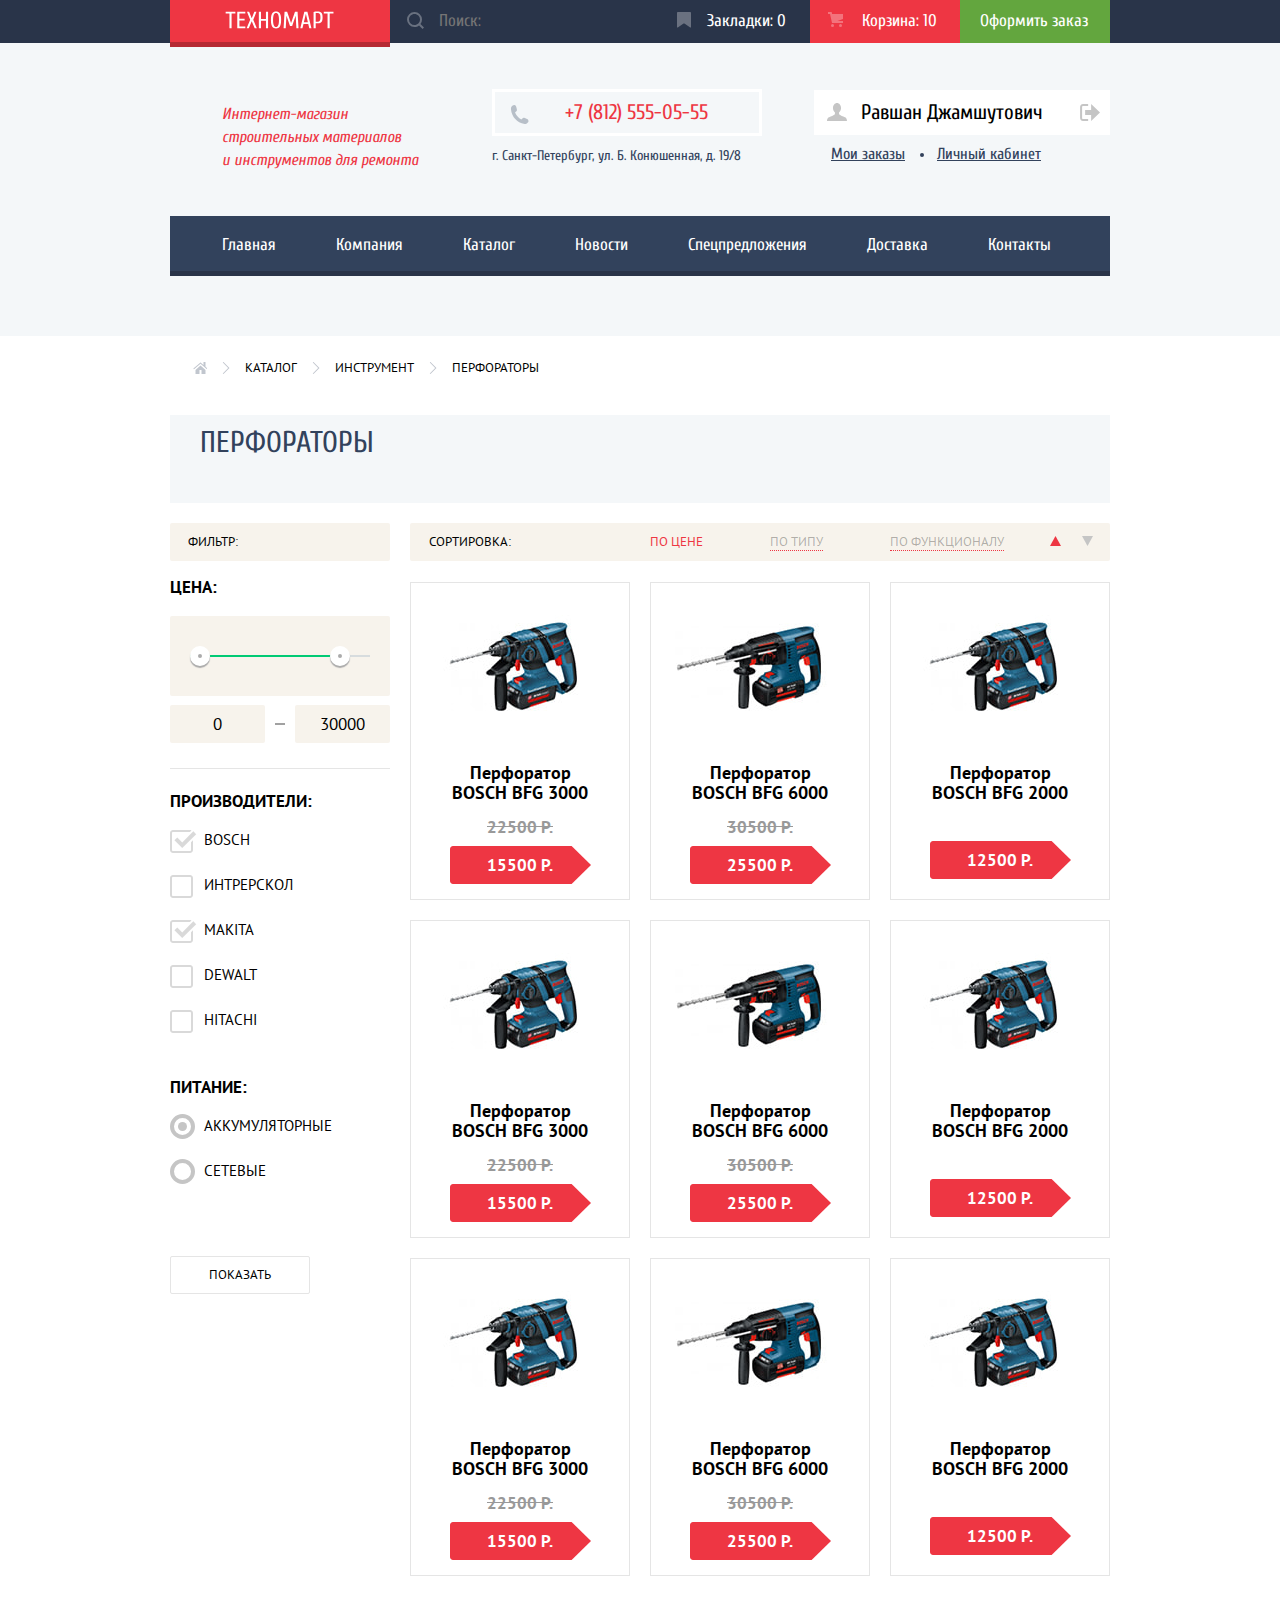
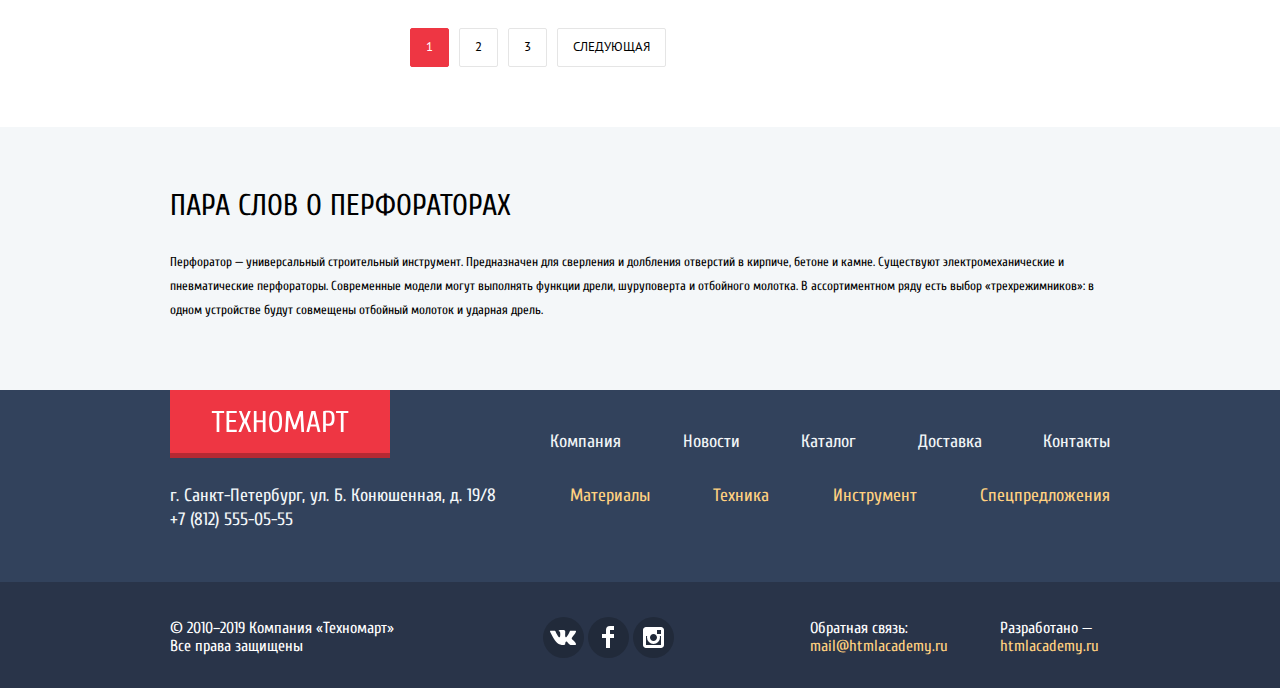
==== catalog.html @ d3ed452d "Добавляет стилизацию декоративных элементов страницы каталога" ====
<!DOCTYPE html>
<html lang="ru">
  <head>
    <meta charset="utf-8">
    <meta name="description" content="Каталог интернет-магазина Техномарт: всё от гвоздя до BFG">
    <title>Интернет-магазин инструмента и стройматериалов Техномарт</title>
    <link href="https://fonts.googleapis.com/css?family=Cuprum:400,400i,700|PT+Sans:400,700&display=swap&subset=cyrillic" rel="stylesheet">
    <link href="css/normalize.css" rel="stylesheet">
    <link href="css/srtyle.css" rel="stylesheet">
  </head>
  <body class="inner-page">
    <header class="main-header">
      <nav class="main-navigation">
        <div class="site-functions">
          <div class="container">
            <a class="logo" href="index.html"><img src="img/logo.svg" width="109" height="19" alt="Логотип интернет-магазина Техномарт"></a>
            <form class="site-search" action="https://echo.htmlacademy.ru" method="get" role="search">
              <input class="search-input" type="search" id="search" name="query" placeholder="Поиск:">
              <svg class="search-icon" xmlns="http://www.w3.org/2000/svg" width="17" height="17" viewBox="0 0 17 17">
                <path fill="#ffffff" d="M17 15.586l-3.542-3.542A7.465 7.465 0 0015 7.5 7.5 7.5 0 107.5 15c1.71 0 3.282-.579 4.544-1.542L15.586 17 17 15.586zM2 7.5C2 4.467 4.467 2 7.5 2 10.532 2 13 4.467 13 7.5c0 3.032-2.468 5.5-5.5 5.5A5.506 5.506 0 012 7.5z"/>
              </svg>
              <label class="visually-hidden" for="search">Поиск по сайту</label>
              <button class="visually-hidden" type="submit">Поиск</button>
            </form>
            <a class="site-functions-link favorites-link" href="">Закладки: <span>0</span></a>
            <a class="site-functions-link cart-link cart-not-empty" href="">Корзина: <span>10</span></a>
            <a class="site-functions-link order-link" href="">Оформить заказ</a>
          </div>
        </div>
       
        <ul class="site-navigation">
          <li><a href="index.html">Главная</a></li>
          <li><a href="">Компания</a></li>
          <li><a>Каталог</a></li>
          <li><a href="">Новости</a></li>
          <li><a href="">Спецпредложения</a></li>
          <li><a href="">Доставка</a></li>
          <li><a href="">Контакты</a></li>
        </ul>

        <div class="user-navigation-wrapper">
          <p class="main-header-message">
            <i>Интернет-магазин
                строительных материалов<br>
                и инструментов для ремонта</i>
          </p>
          <div class="main-header-contacts">
            <p class="phone">+7 (812) 555-05-55</p>
            <p class="address">г. Санкт-Петербург, ул. Б. Конюшенная, д. 19/8</p>
          </div>
          <ul class="user-navigation logged-out visually-hidden">
            <li>
              <a class="login-link" href="">
                <svg class="icon-login" xmlns="http://www.w3.org/2000/svg" width="20" height="17" viewBox="0 0 20 17">
                  <path fill="#c5c5c5" d="M14.875 8.5L6 0v6H0v5h6v6z"/>
                  <path fill="#c5c5c5" d="M16.986 15.01h-5.027V17h5.027c2.178 0 3.004-1.81 3.029-3.026V3.028C19.99 1.811 19.164 0 16.986 0h-5.027v1.99h5.027c.839 0 .992.681 1.01 1.057v10.904c-.017.376-.171 1.059-1.01 1.059z"/>
                </svg>   
                <span>Войти</span>
              </a>
            </li>
            <li><a class="registration-link" href="">Регистрация</a></li>
          </ul>
          <div class="user-navigation logged-in">
            <ul class="user-navigation-profile">
              <li>
                <a class="user-profile-link" href="">
                  <svg class="icon-user" xmlns="http://www.w3.org/2000/svg" width="20" height="18" viewBox="0 0 20 18">
                    <path fill="#c5c5c5" d="M17.881 14.166c-2.144-.735-4.256-1.666-5.207-2.39-.657-.501-.77-1.618-.517-2.415 1.118-.903 1.864-2.477 1.864-4.278C14.021 2.276 12.221 0 10 0S5.979 2.276 5.979 5.083c0 1.801.746 3.374 1.863 4.277.253.798.141 1.915-.517 2.416-.95.724-3.063 1.654-5.207 2.39S0 18 0 18h20s.025-3.099-2.119-3.834z"/>
                  </svg>                
                  <span>Равшан Джамшутович</span>
                </a>
              </li>
              <li>
                <a class="logout-link" href="">
                  <svg class="icon-logout" xmlns="http://www.w3.org/2000/svg" width="21" height="17" viewBox="0 0 21 17">
                    <g fill="#c5c5c5">
                      <path d="M21 8.5L12.125 0v6h-6v5h6v6z"/>
                      <path d="M3.106 13.952V3.048c.018-.376.171-1.057 1.01-1.057h5.027V0H4.116C1.938 0 1.112 1.81 1.087 3.027v10.946C1.112 15.189 1.938 17 4.116 17h5.027v-1.99H4.116c-.839 0-.992-.683-1.01-1.058z"/>
                    </g>
                  </svg>
                  <span class="visually-hidden">Выйти</span>
                </a>
              </li>
            </ul>
            <ul class="user-navigation-links">
              <li><a class="user-orders-link" href="">Мои заказы</a></li>
              <li><a class="user-account" href="">Личный кабинет</a></li>
            </ul>
          </div>
        </div>
      </nav>
    </header>

    <main>
      <div class="container">
        <ul class="breadcrumbs">
          <li class="breadcrumbs-home"><a href="index.html"><span class="visually-hidden">Главная</span></a></li>
          <li><a href="">Каталог</a></li>
          <li><a href="">Инструмент</a></li>
          <li class="breadcrumbs-current">Перфораторы</li>
        </ul>
        <h1 class="page-title main-heading">Перфораторы</h1>

        <div class="catalog-columns">
          <section class="catalog-filter">
            <h2>Фильтр:</h2>
            <form class="filter" action="https://echo.htmlacademy.ru" method="get">
              <fieldset>
                <legend>Цена:</legend>
                <div class="price-filter">
                  <div class="price-range">
                    <div class="scale">
                      <div class="bar"></div>
                    </div>
                    <div tabindex="0" class="toggle toggle-min"></div>
                    <div tabindex="0" class="toggle toggle-max"></div>
                  </div>
                  <div class="price-controls">
                    <label class="visually-hidden" for="price-min">Минимальная цена</label>
                    <input class="min-price" type="number" id="price-min" name="min-price" value="0">
                    <label class="visually-hidden" for="price-max">Максимальная цена</label>
                    <input class="max-price" type="number" id="price-max" name="max-price" value="30000">
                  </div>
                </div>
              </fieldset>
              <fieldset>
                <legend>Производители:</legend>
                <ul>
                  <li class="filter-option">
                    <input class="visually-hidden filter-input filter-input-checkbox" type="checkbox" id="filter-bosch" name="brand-bosch" checked>
                    <label for="filter-bosch">BOSCH</label>
                  </li>
                <li class="filter-option">
                  <input class="visually-hidden filter-input filter-input-checkbox" type="checkbox" id="filter-interskol" name="brand-interskol">
                  <label for="filter-interskol">Интрерскол</label>
                </li>
                <li class="filter-option">
                  <input class="visually-hidden filter-input filter-input-checkbox" type="checkbox" id="filter-makita" name="brand-makita" checked>
                  <label for="filter-makita">Makita</label>
                </li>
                <li class="filter-option">
                  <input class="visually-hidden filter-input filter-input-checkbox" type="checkbox" id="filter-dewalt" name="brand-dewalt">
                  <label for="filter-dewalt">DeWALT</label>
                </li>
                <li class="filter-option">
                  <input class="visually-hidden filter-input filter-input-checkbox" type="checkbox" id="filter-hitachi" name="brand-hitachi">
                  <label for="filter-hitachi">Hitachi</label>
                </li>
              </ul>
              </fieldset>
              <fieldset>
                <legend>Питание:</legend>
                <ul>
                  <li class="filter-option">
                    <input class="visually-hidden filter-input filter-input-radio" type="radio" id="filter-battery" name="power-type" value="battery" checked>
                    <label for="filter-battery">Аккумуляторные</label>
                  </li>
                  <li class="filter-option">
                    <input class="visually-hidden filter-input filter-input-radio" type="radio" id="filter-network" name="power-type" value="network">
                    <label for="filter-network">Сетевые</label>
                  </li>
                </ul>
              </fieldset>
              <button class="filter-button" type="submit">Показать</button>
            </form>
          </section>

          <div class="catalog-wrapper">
            <section class="sort">
              <h2>Сортировка:</h2>
              <ul class="sort-type">
                <li class="sort-item"><a class="sorting-button active-sorting" href="">По цене</a></li>
                <li class="sort-item"><a class="sorting-button" href="">По типу</a></li>
                <li class="sort-item"><a class="sorting-button" href="">По функционалу</a></li>
              </ul>
              <ul class="sort-arrows">
                <li><a class="arrow-btn sort-by-increase arrow-btn-active" href="">
                  <svg class="arrow-icon" xmlns="http://www.w3.org/2000/svg" width="11" height="10" viewBox="0 0 11 10">
                    <path fill="#c5c5c5" d="M5.5 0L0 10h11z"/>
                  </svg>
                  <span class="visually-hidden">По возрастанию</span>
                </a></li>
                <li><a class="arrow-btn sort-by-decrease" href="">
                  <svg class="arrow-icon" xmlns="http://www.w3.org/2000/svg" width="11" height="10" viewBox="0 0 11 10">
                    <path fill="#c5c5c5" d="M5.5 10L0 0h11"/>
                  </svg>
                  <span class="visually-hidden">По убыванию</span>
                </a></li>
              </ul>
            </section>

            <section class="catalog">
              <h2 class="visually-hidden">Товары из категории Перфораторы</h2>
              <ul class="catalog-list">
                <li>
                  <article class="catalog-item">
                    <a class="catalog-item-link" href="">
                      <h3 class="catalog-item-title">Перфоратор BOSCH BFG 3000</h3>
                      <p class="catalog-item-image">
                        <img src="img/perforator-1.jpg" width="218" height="170" alt="Изображение товара перфоратор BOSCH BFG 3000">
                      </p>
                    </a>
                    <p class="catalog-item-buttons">
                      <a class="button in-cart-button" href="">Купить</a>
                      <button class="button in-favorites-button" type="button">В закладки</button>
                    </p>
                    <p class="catalog-item-price">
                      <span class="old-price">22500 Р.</span>
                      <span class="actual-price">15500 Р.</span>
                    </p>
                  </article>
                </li>

                <li>
                  <article class="catalog-item">
                    <a class="catalog-item-link" href="">
                      <h3 class="catalog-item-title">Перфоратор BOSCH BFG 6000</h3>
                      <p class="catalog-item-image">
                        <img src="img/perforator-2.jpg" width="218" height="170" alt="Изображение товара перфоратор BOSCH BFG 6000">
                      </p>
                    </a>
                    <p class="catalog-item-buttons">
                      <a class="button in-cart-button" href="">Купить</a>
                      <button class="button in-favorites-button" type="button">В закладки</button>
                    </p>
                    <p class="catalog-item-price">
                      <span class="old-price">30500 Р.</span>
                      <span class="actual-price">25500 Р.</span>
                    </p>
                  </article>
                </li>

                <li>
                  <article class="catalog-item">
                    <a class="catalog-item-link" href="">
                      <h3 class="catalog-item-title">Перфоратор BOSCH BFG 2000</h3>
                      <p class="catalog-item-image">
                        <img src="img/perforator-3.jpg" width="218" height="170" alt="Изображение товара перфоратор BOSCH BFG 2000">
                      </p>
                    </a>
                    <p class="catalog-item-buttons">
                      <a class="button in-cart-button" href="">Купить</a>
                      <button class="button in-favorites-button" type="button">В закладки</button>
                    </p>
                    <p class="catalog-item-price">
                      <span class="actual-price">12500 Р.</span>
                    </p>
                  </article>
                </li>

                <li>
                  <article class="catalog-item">
                    <a class="catalog-item-link" href="">
                      <h3 class="catalog-item-title">Перфоратор BOSCH BFG 3000</h3>
                      <p class="catalog-item-image">
                        <img src="img/perforator-1.jpg" width="218" height="170" alt="Изображение товара перфоратор BOSCH BFG 3000">
                      </p>
                    </a>
                    <p class="catalog-item-buttons">
                      <a class="button in-cart-button" href="">Купить</a>
                      <button class="button in-favorites-button" type="button">В закладки</button>
                    </p>
                    <p class="catalog-item-price">
                      <span class="old-price">22500 Р.</span>
                      <span class="actual-price">15500 Р.</span>
                    </p>
                  </article>
                </li>

                <li>
                  <article class="catalog-item">
                    <a class="catalog-item-link" href="">
                      <h3 class="catalog-item-title">Перфоратор BOSCH BFG 6000</h3>
                      <p class="catalog-item-image">
                        <img src="img/perforator-2.jpg" width="218" height="170" alt="Изображение товара перфоратор BOSCH BFG 6000">
                      </p>
                    </a>
                    <p class="catalog-item-buttons">
                      <a class="button in-cart-button" href="">Купить</a>
                      <button class="button in-favorites-button" type="button">В закладки</button>
                    </p>
                    <p class="catalog-item-price">
                      <span class="old-price">30500 Р.</span>
                      <span class="actual-price">25500 Р.</span>
                    </p>
                  </article>
                </li>

                <li>
                  <article class="catalog-item">
                    <a class="catalog-item-link" href="">
                      <h3 class="catalog-item-title">Перфоратор BOSCH BFG 2000</h3>
                      <p class="catalog-item-image">
                        <img src="img/perforator-3.jpg" width="218" height="170" alt="Изображение товара перфоратор BOSCH BFG 2000">
                      </p>
                    </a>
                    <p class="catalog-item-buttons">
                      <a class="button in-cart-button" href="">Купить</a>
                      <button class="button in-favorites-button" type="button">В закладки</button>
                    </p>
                    <p class="catalog-item-price">
                      <span class="actual-price">12500 Р.</span>
                    </p>
                  </article>
                </li>

                <li>
                  <article class="catalog-item">
                    <a class="catalog-item-link" href="">
                      <h3 class="catalog-item-title">Перфоратор BOSCH BFG 3000</h3>
                      <p class="catalog-item-image">
                        <img src="img/perforator-1.jpg" width="218" height="170" alt="Изображение товара перфоратор BOSCH BFG 3000">
                      </p>
                    </a>
                    <p class="catalog-item-buttons">
                      <a class="button in-cart-button" href="">Купить</a>
                      <button class="button in-favorites-button" type="button">В закладки</button>
                    </p>
                    <p class="catalog-item-price">
                      <span class="old-price">22500 Р.</span>
                      <span class="actual-price">15500 Р.</span>
                    </p>
                  </article>
                </li>

                <li>
                  <article class="catalog-item">
                    <a class="catalog-item-link" href="">
                      <h3 class="catalog-item-title">Перфоратор BOSCH BFG 6000</h3>
                      <p class="catalog-item-image">
                        <img src="img/perforator-2.jpg" width="218" height="170" alt="Изображение товара перфоратор BOSCH BFG 6000">
                      </p>
                    </a>
                    <p class="catalog-item-buttons">
                      <a class="button in-cart-button" href="">Купить</a>
                      <button class="button in-favorites-button" type="button">В закладки</button>
                    </p>
                    <p class="catalog-item-price">
                      <span class="old-price">30500 Р.</span>
                      <span class="actual-price">25500 Р.</span>
                    </p>
                  </article>
                </li>

                <li>
                  <article class="catalog-item">
                    <a class="catalog-item-link" href="">
                      <h3 class="catalog-item-title">Перфоратор BOSCH BFG 2000</h3>
                      <p class="catalog-item-image">
                        <img src="img/perforator-3.jpg" width="218" height="170" alt="Изображение товара перфоратор BOSCH BFG 2000">
                      </p>
                    </a>
                    <p class="catalog-item-buttons">
                      <a class="button in-cart-button" href="">Купить</a>
                      <button class="button in-favorites-button" type="button">В закладки</button>
                    </p>
                    <p class="catalog-item-price">
                      <span class="actual-price">12500 Р.</span>
                    </p>
                  </article>
                </li>
              </ul>
              <ul class="pagination-list">
                <li class="pagination-item pagination-item-current"><a>1</a></li>
                <li class="pagination-item"><a href="">2</a></li>
                <li class="pagination-item"><a href="">3</a></li>
                <li class="pagination-item"><a href="">Следующая</a></li>
              </ul>
            </section>
          </div>
        </div>
      </div>

      <section class="category-description">
        <div class="container">
          <h2 class="page-title subtitle">Пара слов о перфораторах</h2>
          <p class="text">
            Перфоратор — универсальный строительный инструмент. Предназначен для сверления и долбления отверстий в кирпиче, бетоне и камне.
            Существуют электромеханические и пневматические перфораторы. Современные модели могут выполнять функции дрели, шуруповерта и отбойного молотка. В ассортиментном ряду есть выбор «трехрежимников»: в одном устройстве будут совмещены отбойный молоток и ударная дрель.
          </p>
        </div>
      </section>

      <section class="modal">
        <h2>Товар добавлен в корзину!</h2>
        <p>
          <a href="">Оформить заказ</a>
          <button type="button">Продожить покупки</button>
        </p>
        <button type="button">Закрыть</button>
      </section>
    </main>


    <footer class="main-footer">
      <div class="footer-navigation-wrapper">
        <div class="container">
          <a class="logo footer-logo" href="index.html"><img src="img/logo.svg" width="138" height="23" alt="Логотип интернет-магазина Техномарт"></a>
          <p class="footer-contacts">
            <span class="address">г. Санкт-Петербург, ул. Б. Конюшенная, д. 19/8</span>
            <span class="phone">+7 (812) 555-05-55</span>
          </p>
          <ul class="footer-navigation">
            <li><a href="">Компания</a></li>
            <li><a href="">Новости</a></li>
            <li><a>Каталог</a></li>
            <li><a href="">Доставка</a></li>
            <li><a href="">Контакты</a></li>
          </ul>
          <ul class="footer-sectons-list">
            <li><a href="">Материалы</a></li>
            <li><a href="">Техника</a></li>
            <li><a href="">Инструмент</a></li>
            <li><a href="">Спецпредложения</a></li>
          </ul>
        </div>
      </div>
      <div class="footer-copyrights-wrapper">
        <div class="container">
          <p class="footer-copyright">
            © 2010–2019 Компания «Техномарт»
            Все права защищены
          </p>
          <ul class="footer-social">
            <li><a class="social-button vk" href="https://vk.com"><span class="visually-hidden">Вконтакте</span></a></li>
            <li><a class="social-button fb" href="https://www.facebook.com/"><span class="visually-hidden">Фейсбук</span></a></li>
            <li><a class="social-button ig" href="https://instagram.com"><span class="visually-hidden">Инстаграм</span></a></li> 
          </ul>
          <p class="footer-feedback-link">
            Обратная связь: <a href="mailto:mail@htmlacademy.ru">mail@htmlacademy.ru</a>
          </p>
          <p class="footer-developers">
            Разработано — <a href="https://htmlacademy.ru/intensive/htmlcss">htmlacademy.ru</a>
          </p>
        </div>
      </div>
    </footer>
  </body>
</html>
---- css/srtyle.css ----
html {
  box-sizing: border-box;
}

*,
*::before,
*::after {
  box-sizing: inherit;
}

body {
  margin: 0;
  padding: 0;

  font-family: "Cuprum", "Arial", sans-serif;
  font-size: 13px;
  line-height: 24px;
  font-weight: 400;
  color: #000000;

  background-color: #ffffff;
}

img {
  max-width: 100%;
  height: auto;
}

a {
  text-decoration: none;
}

.visually-hidden:not(:focus):not(:active),
input[type="checkbox"].visually-hidden,
input[type="radio"].visually-hidden {
  position: absolute;

  width: 1px;
  height: 1px;
  margin: -1px;
  border: 0;
  padding: 0;

  white-space: nowrap;
  
  clip-path: inset(100%);
  clip: rect(0 0 0 0);
  overflow: hidden;
}

.modal {
  display: none;
}

.main-header {
  width: 100%;
  margin-bottom: 59px;
  padding-bottom: 60px;

  background-color: #f4f7f9;
}

.main-navigation {
  display: flex;
  flex-direction: column;
  align-items: center;
}

.site-functions {
  width: 100%;
  margin-bottom: 46px;

  font-size: 17px;
  line-height: 18px;
  color: #ffffff;

  background-color: #293449;
}

.container {
  width: 940px;
  margin: 0 auto;
}

.site-functions .container {
  display: flex;
  justify-content: flex-start;
  align-items: stretch;
  flex-wrap: wrap;
}

.logo {
  display: block;
  width: 220px;
  height: 42px;
  padding: 11px 56px 13px 55px;

  background-color: #ee3643;
  box-shadow: 0px 5px 0 0 #b52933;
}

.logo:hover,
.logo:focus {
  background-color: #ca2c37;
}

.logo:active {
  background-color: #ba2732;
}

.site-functions-link {
  display: block;
  width: 150px;
  padding: 12px 22px 12px 20px;

  text-align: center;
}

.site-functions-link:hover,
.site-functions-link:focus {
  background-color: #212a3a;
}

.site-functions-link:active {
  color: rgba(255, 255, 255, 0.6);

  background-color: #161d29;
}

.site-functions .order-link {
  background-color: #63a63e;
}

.site-functions .order-link:hover,
.site-functions .order-link:focus {
  background-color: #5fbb2d;
}

.site-functions .order-link:active {
  color: rgba(255, 255, 255, 0.5);

  background-color: #518534;
}

.cart-link {
  position: relative;

  padding-left: 50px;
}

.cart-link::before {
  content: "";

  position: absolute;
  top: 12px;
  left: 18px;

  width: 15px;
  height: 15px;

  background-image: url("../img/icon-cart.svg");
  background-repeat: no-repeat;
  background-position: 0 0;
  opacity: 0.3;
}

.cart-link:hover::before,
.cart-link:focus::before {
  opacity: 1;

}

.cart-link:active::before {
  opacity: 0.5;
}

.cart-link.cart-not-empty {
  background-color: #ee3643;
}

.favorites-link {
  position: relative;

  padding-left: 44px;
}

.favorites-link::before {
  content: "";

  position: absolute;
  top: 12px;
  left: 17px;

  width: 14px;
  height: 16px;

  background-image: url("../img/icon-bookmark.svg");
  background-repeat: no-repeat;
  background-position: 0 0;
  opacity: 0.3;
}

.favorites-link:hover::before,
.favorites-link:focus::before {
  opacity: 1;

}

.favorites-link:active::before {
  opacity: 0.5;
}

.site-search {
  position: relative;

  display: flex;
  justify-content: space-between;
  align-items: stretch;
  flex-grow: 1;
  width: 260px;
  height: 100%;
}

.search-input {
  width: 100%;
  padding: 11px 22px 12px 49px;

  color: #ffffff;

  background-color: #293449;
  border: none;
}

.search-icon {
  position: absolute;
  top: 12px;
  left: 17px;

  width: 17px;
  height: 17px;
}

.search-icon path {
  opacity: 0.3;
}

.search-input:hover {
  background-color: #212a3a;
}

.search-input:hover ~ .search-icon path {
  opacity: 1;
}

.search-input:focus ~ .search-icon path,
.search-input:active ~ .search-icon path {
  opacity: 1;
  fill: #ee3643;
}

.search-input:focus,
.search-input:active {
  color: #000000;

  background-color: #ffffff;
}

.user-navigation-wrapper {
  display: flex;
  align-items: baseline;
  width: 940px;
  padding-left: 52px;
  margin-bottom: 44px;
}

.user-navigation {
  display: flex;
  justify-content: space-between;
  flex-wrap: wrap;
  max-width: 300px;
  margin: 0;
  margin-left: auto;
  padding: 0;

  list-style: none;
}

.user-navigation.logged-out a {
  margin-left: 10px;
}

.user-navigation a {
  display: block;
  
  font-size: 21px;
  line-height: 21px;
  color: #000000;

  background-color: #ffffff;
}

.user-navigation a:hover,
.user-navigation a:focus {
  color: #ee3643;
}

.user-navigation a:active {
  color: rgba(0, 0, 0, 0.3);
}

.user-navigation .login-link {
  position: relative;

  padding: 12px 26px 12px 47px;
}

.icon-login {
  position: absolute;
  top: 14px;
  left: 14px;

  width: 20px;
  height: 17px;
}

.user-navigation .registration-link {
  padding: 12px 25px;
}

.user-navigation .login-link:hover .icon-login path,
.user-navigation .login-link:focus .icon-login path {
  fill: #32425c;
}

.user-navigation .login-link:active .icon-login path {
  fill: #c5c5c5;
}

.user-navigation.logged-in {
  flex-direction: column;
}

.user-navigation-profile {
  display: flex;
  align-items: center;
  margin: 0;
  margin-bottom: 10px;
  padding: 0;

  list-style: none;
}

.user-navigation .user-profile-link {
  position: relative;

  margin: 0;
  padding: 12px 26px 12px 47px;

  font-size: 21px;
  line-height: 21px;
  color: #000000;

  background-color: #ffffff;
}

.user-navigation .user-profile-link:active {
  color: rgba(0, 0, 0, 0.3);
}

.icon-user {
  position: absolute;
  top: 13px;
  left: 13px;

  width: 20px;
  height: 18px;
}

.user-navigation .user-profile-link:hover .icon-user path,
.user-navigation .user-profile-link:focus .icon-user path {
  fill: #32425c;
}

.user-navigation .user-profile-link:active .icon-user path {
  fill: #c5c5c5;
}

.user-navigation .logout-link {
  padding: 14px 10px 10px 10px;
}

.icon-logout {
  width: 21px;
  height: 17px;
}

.user-navigation .logout-link:hover .icon-logout path,
.user-navigation .logout-link:focus .icon-logout path {
  fill: #32425c;
}

.user-navigation .logout-link:active .icon-logout path {
  fill: #c5c5c5;
}

.user-navigation-links {
  display: flex;
  flex-wrap: wrap;
  margin: 0;
  padding: 0;

  list-style: none;
}

.user-navigation-links a {
  position: relative;

  padding-left: 17px;
  margin-right: 15px;
  margin-bottom: 8px;

  font-size: 16px;
  line-height: 18px;
  color: #32425c;
  text-decoration: underline;

  background-color: transparent;
}

.user-navigation-links a::before {
  content: "";

  position: absolute;
  left: 0;
  top: 8px;

  width: 4px;
  height: 4px;

  background-color: #32425c;
  border-radius: 50%;
}

.user-navigation-links li:first-child a::before {
  display: none;
}

.user-navigation-links a:active {
  color: rgba(50, 66, 92, 0.3);
}

.main-header-message {
  width: 200px;
  margin: 0;
  padding: 0;
  margin-right: 70px;

  font-size: 16px;
  line-height: 23px;
  font-style: italic;
  color: #ee3643;
}

.main-header-contacts {
  width: 270px;
  margin: 0;
}

.main-header-contacts .phone {
  position: relative;
  
  margin: 0;
  margin-bottom: 8px;
  padding: 10px 50px 10px 70px;

  font-size: 21px;
  line-height: 21px;
  color: #ee3643;

  border: solid 3px #ffffff;
}

.main-header-contacts .phone::before {
  content: "";

  position: absolute;
  top: 13px;
  left: 15px;

  width: 19px;
  height: 19px;

  background-image: url("../img/icon-phone.svg");
  background-repeat: no-repeat;
  background-position: 0 0;
}

.main-header-contacts .address {
  margin: 0;

  font-size: 14px;
  line-height: 24px;
  color: #32425c;
}

.site-navigation {
  order: 3; 
  display: flex;
  flex-wrap: wrap;
  width: 940px;
  margin: 0;
  padding: 0 25px 0 22px;

  font-size: 17px;
  line-height: 17px;
  color: #ffffff;
  list-style: none;

  background-color: #32425c;
  box-shadow: inset 0px -5px 0 0 #293449;
}

.site-navigation a {
  display: block;
  padding: 20px 30px 23px 30px;
}

.site-navigation a,
.site-functions a {
  color: #ffffff;
}

.site-navigation a:hover,
.site-navigation a:focus {
  background-color: #293449;
}

.site-navigation a:active {
  color: rgba(255, 255, 255, 0.5);

  background-color: #1d2739;
}

.button {
  display: inline-block;
  padding: 10px 35px;
  
  font-family: "Cuprum", "Arial", sans-serif;
  font-size: 14px;
  line-height: 18px;
  text-align: center;
  vertical-align: middle;
  text-transform: uppercase;
  color: #ffffff;

  background-color: #ee3643;
  border: none;
  border-radius: 2px;

  cursor: pointer;
}

.button:hover,
.button:focus {
  background-color: #ca2c37;
}

.button:active {
  background-color: #ba2732;
}

.page-title {
  margin: 0;
  
  font-family: "Cuprum", "Arial", sans-serif;
  font-size: 30px;
  line-height: 30px;
  font-weight: 400;
  text-transform: uppercase;
  color: #32425c;
}

.subtitle {
  color: #000000;
}

.slide-title {
  margin: 0;

  font-size: 36px;
  line-height: 36px;
  font-weight: 700;
  text-transform: uppercase;
  color: #ffffff;
}

.main-heading {
  margin: 0;
  margin-bottom: 20px;
  padding: 13px 30px 45px 30px;

  background-color: #f4f7f9;
}

.promo {
  margin-bottom: 53px;
}

.promo-list {
  display: flex;
  flex-direction: row;
  justify-content: space-between;
  flex-wrap: wrap;
  align-content: flex-start;
  margin: 0;
  padding: 0;
  min-height: 409px;

  list-style: none;
}

.promo-item {
  width: 300px;
  height: 123px;
  padding: 22px;

  color: #ffffff;
}

.promo-item:not(:last-child) {
  margin-bottom: 20px;
}

.promo-item.promo-delivery {
  margin-left: auto;
}

.promo-title {
  margin: 0;
  margin-bottom: 11px;

  font-size: 24px;
  line-height: 30px;
  font-weight: 700;
}

.promo-button {
  width: 135px;
  margin-left: 3px;
  padding: 10px 20px;

  background-color: rgba(0, 0, 0, 0.1);
}

.promo-button:hover,
.promo-button:focus {
  background-color: rgba(0, 0, 0, 0.2);
}

.promo-button:active {
  background-color: rgba(0, 0, 0, 0.3);
}

.promo-matherials {
  background-color: #ffbf47;
  background-image: url("../img/icon-matherials.svg");
  background-repeat: no-repeat;
  background-position: right 43px top 31px;
}

.promo-tools {
  background-color: #3bbce3;
  background-image: url("../img/icon-tools.svg");
  background-repeat: no-repeat;
  background-position: right 28px top 33px;
}

.promo-equipment {
  background-color: #dc91d8;
  background-image: url("../img/icon-equipment.svg");
  background-repeat: no-repeat;
  background-position: right 31px top 31px;
}

.promo-sale {
  background-color: #8ed78f;
  background-image: url("../img/icon-sale.svg");
  background-repeat: no-repeat;
  background-position: right 45px top 26px;
}

.promo-delivery {
  background-color: #ffc047;
  background-image: url("../img/icon-shipping.svg");
  background-repeat: no-repeat;
  background-position: right 31px top 32px;
}

.promo-item.slider {
  position: relative;
  width: 620px;
  padding: 0;
}

.promo-slider {
  margin: 0;
  padding: 0;

  list-style: none;
}

.promo-slider-button {
  position: absolute;
  top: 114px;

  display: block;
  width: 44px;
  height: 40px;
  margin: 0;
  padding: 0;

  background-color: transparent;
  border: none;

  cursor: pointer;
}

.promo-slider-button:hover,
.promo-slider-button:focus {
  opacity: 0.7;
}

.promo-slider-button:active{
  opacity: 0.1;
}

.slider-button-back {
  left: 14px;

  background-image: url("../img/icon-left.svg");
  background-repeat: no-repeat;
  background-position: 11px 0;
  background-size: 22px 40px;
}

.slider-button-next {
  right: 9px;

  background-image: url("../img/icon-right.svg");
  background-repeat: no-repeat;
  background-position: 11px 0;
  background-size: 22px 40px;
}

.promo-slide {
  display: none;
  min-height: 266px;
  padding: 22px 24px;

  color: #ffffff;
}

.promo-slide .slide-title {
  margin-bottom: 4px;
}

.promo-slide-description {
  margin: 0;

  font-size: 18px;
  line-height: 24px;
}

.promo-slide .button {
  width: 195px;
  margin-top: auto;
}

.promo-slide.perforators {
  background-color: #6e6b68;
  background-image: url("../img/slider-perforator.jpg");
  background-position: 0 0;
  background-repeat: no-repeat;
  background-size: auto auto;
}

.promo-slide.drills {
  background-color: #6e6b68;
  background-image: url("../img/slider-drill.jpg");
  background-position: 0 0;
  background-repeat: no-repeat;
  background-size: auto auto;
}

.promo-slide.slide-active {
  display: flex;
  flex-direction: column;
}

.heading-wrapper {
  display: flex;
  justify-content: space-between;
  align-items: center;
  margin-bottom: 20px;
  padding: 25px 24px 26px 30px;

  background-color: #f9f5f0;
}

.heading-wrapper .button {
  width: 253px;
}

.popular-goods {
  margin-bottom: 21px;
}

.popular-goods-list {
  display: flex;
  justify-content: space-between;
  margin: 0;
  padding: 0;

  list-style: none;
}

.popular-brands {
  margin-bottom: 65px;
}

.popular-brands-list {
  display: flex;
  flex-wrap: wrap;
  margin: 0;
  padding: 0;

  list-style: none;
}

.popular-brands-item {
  margin-right: 20px;
  margin-bottom: 20px;
}

.popular-brands-item a {
  display: flex;
  justify-content: center;
  align-items: center;
  width: 220px;
  height: 145px;

  border: solid 1px #e5e5e5;
}

.popular-brands-item:nth-child(4n) {
  margin-right: 0;
}

.popular-brands-item:hover,
.popular-brands-item:focus {
  border: none;
  box-shadow: 0px 10px 25px 0 rgba(41, 52, 73, 0.5);
}

.popular-brands-item:active {
  box-shadow: 0px 4px 10px 0 rgba(41, 52, 73, 0.5);
}

.popular-brands-item:active img {
  opacity: 0.3;
}

.services {
  width: 100%;
  padding-top: 63px;
  padding-bottom: 51px;

  background-color: #f4f7f9;
}

.services .subtitle {
  margin-bottom: 28px;
}

.services-slider {
  display: flex;
  min-height: 279px;
  width: 100%;
}

.services .slider-controls,
.services .slides-list {
  margin: 0;
  padding: 0;

  list-style: none;
}

.services .slider-controls {
  width: 240px;
  margin: 46px 0;
}

.services-slider .slider-button {
  padding: 16px 22px;

  font-size: 21px;
  line-height: 30px;
  color: #ffffff;

  background-color: #32425c;
  box-shadow: 
    inset 0px -1px 0 0 #293449, 
    inset 0px 1px 0 0 #405069;

  cursor: pointer;
}

.services-slider .slides-list {
  position: relative;

  width: 700px;
  padding: 48px 0px 0px 80px;
}

.services-slider .slides-list::before {
  content: "";

  position: absolute;
  top: 0;
  left: -10px;

  width: 10px;
  height: 279px;

  background-image: url("../img/slider-shadow.png");
  background-repeat: no-repeat;
  background-position: 0 0;
}

.services-slider .slider-button:hover,
.services-slider .slider-button:focus {
  background-color: #293449;
}

.services-slider .slider-button:active,
.services-slider .slider-button-active,
.services-slider .slider-button-active:hover,
.services-slider .slider-button-active:focus {
  color: #32425c;

  background-color: #ffffff;
  box-shadow: none;

  cursor: default;
}

.services-description,
.slide-description {
  margin: 0;

  font-family: "PT Sans", "Arial", sans-serif;
}

.services-description {
  width: 400px;
  margin-bottom: 20px;
}

.services-slide {
  display: none;
  position: relative;
}

.services-slide.slide-active {
  display: block;
}

.services-slide .slide-title {
  margin-bottom: 26px;

  font-weight: 400;
  color: #32425c;
}

.slide-description {
  width: 375px;
  
  margin-bottom: 23px;
}

.services-slide .button {
  width: 195px;
}

.services-slide::after {
  content: "";

  position: absolute;
  top: 0;
  right: 0;
}

.services-slide.delivery::after {
  top: 21px;

  width: 468px;
  height: 261px;

  background-image: url("../img/services-delivery.png");
  background-position: 0 0;
  background-repeat: no-repeat;
}

.services-slide.guarantee::after {
  width: 389px;
  height: 283px;

  background-image: url("../img/services-guarantee.png");
  background-position: 0 0;
  background-repeat: no-repeat;
}

.services-slide.credit::after {
  width: 465px;
  height: 285px;

  background-image: url("../img/services-credit.png");
  background-position: 0 0;
  background-repeat: no-repeat;
}

.index-columns {
  display: flex;
  justify-content: space-between;
  align-items: stretch;
  padding-top: 77px;
  padding-bottom: 16px;
}

.index-columns .subtitle {
  margin-bottom: 28px;
}

.index-columns p {
  margin: 0;

  font-family: "PT Sans", "Arial", sans-serif;
}

.about-us {
  display: flex;
  flex-direction: column;
  width: 540px;
}

.about-us p {
  margin-bottom: 24px;
}

.delivery-info p {
  margin-bottom: 21px;
}

.transport-companies-list {
  margin: 0;
  padding: 0;

  font-size: 18px;
  line-height: 20px;

  list-style: none;
}

.transport-company-item {
  position: relative;

  margin-bottom: 20px;
  padding-left: 36px;
}

.transport-company-item:last-child {
  margin-bottom: 35px;
}

.transport-company-item::before {
  content: "";

  position: absolute;
  top: 9px;
  left: 0;

  width: 25px;
  height: 2px;

  background-color: #ee3643;
}

.about-us .button {
  width: 220px;
  margin-top: auto;
}

.contacts {
  display: flex;
  flex-direction: column;
  width: 300px;
}

.contacts p {
  margin: 0;
  margin-bottom: 30px;
}

.map {
  width: 300px;
  height: 158px;

  background-color: #eeeae3;
}

.contacts .button {
  margin-top: auto;
}

.inner-page .main-header {
  margin-bottom: 20px;
}

.breadcrumbs {
  display: flex;
  justify-content: flex-start;
  flex-wrap: wrap;
  margin: 0;
  margin-bottom: 35px;
  padding: 0;

  font-family: "PT Sans", "Arial", sans-serif;
  text-transform: uppercase;
  list-style: none;
}

.breadcrumbs li {
  position: relative;

  margin-right: 15px;
  padding-left: 23px;
}

.breadcrumbs li:not(:first-child)::before {
  position: absolute;
  content: "";
  top: 6px;
  left: 0;

  width: 8px;
  height: 12px;

  background-image: url("../img/icon-right-small.svg");
  background-repeat: no-repeat;
  background-position: 50% 50%;
}

.breadcrumbs a {
  color: #000000;
}

.breadcrumbs-home {
  display: flex;
  justify-content: center;
  align-items: center;
}

.breadcrumbs-home a {
  width: 14px;
  height: 12px;

  background-image: url("../img/icon-home.svg");
  background-repeat: no-repeat;
  background-position: 50% 50%;
}

.breadcrumbs a:hover,
.breadcrumbs a:focus {
  color: #ee3643;
}

.breadcrumbs a:active {
  color: rgba(0, 0, 0, 0.3)
}

.breadcrumbs .breadcrumbs-current:hover,
.breadcrumbs .breadcrumbs-current:focus,
.breadcrumbs .breadcrumbs-current:active {
  color: #000000;
}

.breadcrumbs-home a:hover,
.breadcrumbs-home a:focus {
  opacity: 0.5;
}

.breadcrumbs-home a:active {
  opacity: 0.3;
}

.catalog-columns {
  display: flex;
  justify-content: space-between;
  margin-bottom: 60px;
}

.catalog-wrapper {
  display: flex;
  flex-direction: column;
}

.catalog-filter {
  width: 220px;

  font-family: "PT Sans", "Arial", sans-serif;
  text-transform: uppercase;
}

.catalog-filter h2,
.sort h2 {
  font-size: 13px;
  line-height: 18px;
  font-weight: 400;

  background-color: #f7f3ec;
  border-radius: 2px;
}

.catalog-filter h2 {
  margin: 0;
  margin-bottom: 11px;
  padding: 10px 18px;
}

.filter fieldset {
  margin: 0;
  margin-bottom: 17px;
  padding: 0;

  border: none;
}

.filter fieldset:last-of-type {
  margin-bottom: 50px;
}

.filter legend {
  margin-bottom: 14px;

  font-size: 17px;
  line-height: 30px;
  font-weight: 700;
}

.filter ul {
  margin: 0;
  padding: 0;

  list-style: none;
  font-size: 15px;
  line-height: 20px;
}

.filter-option {
  margin: 0;
  margin-bottom: 25px;
  padding-left: 34px;
}

.filter-option label {
  position: relative;
  
  display: block;

  cursor: pointer;
  user-select: none;
}

.filter-input-checkbox + label::before {
  content: "";
  position: absolute;
  top: -2;
  left: -34px;

  width: 27px;
  height: 23px;

  background-image: url("../img/checkbox-off.svg");
  background-repeat: no-repeat;
  background-position: 0 0;

  opacity: 0.5;
}

.filter-input-checkbox:checked + label::before {
  background-image: url("../img/checkbox-on.svg");
  background-repeat: no-repeat;
  background-position: 0 0;

  opacity: 0.5;
}

.filter-input-radio + label::before {
  content: "";
  position: absolute;
  top: -2px;
  left: -34px;

  width: 25px;
  height: 25px;

  border: 4px solid #c5c5c5;
  border-radius: 50%;
}

.filter-input-radio:checked + label::after {
  content: "";
  position: absolute;
  top: 6px;
  left: -26px;

  width: 9px;
  height: 9px;

  background-color: #c5c5c5;
  border-radius: 50%;
}

.filter-input-checkbox:not(:disabled):hover + label::before,
.filter-input-checkbox:not(:disabled):focus + label::before,
.filter-input-checkbox:not(:disabled):hover + label::after,
.filter-input-checkbox:not(:disabled):focus + label::after {
  opacity: 1;
}

.filter-input-radio:not(:disabled):hover + label::before,
.filter-input-radio:not(:disabled):focus + label::before {
  border-color: #b5b5b5;
}

.filter-input-radio:not(:disabled):hover + label::after,
.filter-input-radio:not(:disabled):focus + label::after {
  background-color:#b5b5b5;
}

.filter-input:disabled + label {
  opacity: 0.4;
}

.price-filter {
  padding-bottom: 25px;

  border-bottom: 1px solid #e5e5e5;

}

.price-range,
.price-controls input {
  background-color: #f7f3ec;
  border-radius: 2px;
}

.price-range {
  position: relative;

  padding: 39px 20px;
  margin-bottom: 9px;
}

.price-range .scale {
  height: 2px;

  background-color: #d7dcde;
}

.price-range .bar {
  width: 84%;
  height: 2px;

  background-color: #00ca74;
}

.price-range .toggle {
  position: absolute;
  top: 30px;
  left: 0;

  box-sizing: content-box;

  width: 4px;
  height: 4px;

  border: 8px solid #ffffff;
  background-color: #ababab;
  box-shadow: 0 2px 1px 0 #ababab;
  border-radius: 50%;

  cursor: pointer;
}

.price-range .toggle-min {
  left: 20px;
}

.price-range .toggle-max {
  left: 160px;
}

.price-range .toggle:active {
  background-color: #ee3643;
}

.price-controls {
  position: relative;

  display: flex;
  justify-content: space-between;
}

.price-controls input {
  width: 95px;
  padding: 10px;
  padding-left: 25px;

  font-size: 17px;
  line-height: 18px;
  text-align: center;

  border: none;
}

.price-controls::after {
  content: "";
  position: absolute;
  top: 50%;
  left: 50%;
  
  width: 10px;
  height: 1px;
  
  background-color: #444444;
  transform: translate(-50%, -50%);
}

.filter-input:disabled + label {
  opacity: 0.4;
}

.filter-button {
  width: 140px;
  padding: 9px 15px;

  font-size: 13px;
  line-height: 18px;
  text-transform: uppercase;

  background-color: transparent;
  border: 1px solid #e5e5e5;
  border-radius: 2px;
}

.filter-button:hover,
.filter-button:focus {
  border-color: #bdc6ca;
}

.filter-button:active {
  border-color: #ee3643;
}

.sort {
  display: flex;
  justify-content: space-between;
  align-items: center;
  width: 700px;
  padding: 10px 17px 10px 19px;
  margin-bottom: 21px;

  font-family: "PT Sans", "Arial", sans-serif;
  text-transform: uppercase;

  background-color: #f7f3ec;
  border-radius: 2px;
}

.sort-type,
.sort-arrows {
  display: flex;
  justify-content: space-between;
  margin: 0;
  padding: 0;

  font-size: 13px;
  line-height: 18px;
  text-transform: uppercase;
  list-style: none;
}

.sort h2 {
  margin: 0;
  padding: 0;
  margin-right: auto;
}

.sort-type {
  width: 354px;
}

.sort-type .sort-item:last-child {
  margin-right: 0;
} 

.sorting-button {
  color: rgba(0, 0, 0, 0.3);
  border-bottom: 1px dotted #ee3643;
}

.sorting-button:hover,
.sorting-button:focus {
  color: #000000;
  border-bottom: 1px solid #ee3643;
}

.sorting-button:active,
.sorting-button.active-sorting {
  color: #ee3643;
  border: none;
}

.sort-arrows {
  width: 43px;
  margin-left: 46px;
}

.arrow-btn:hover .arrow-icon path,
.arrow-btn:focus .arrow-icon path {
  fill: #231f20;
}

.arrow-btn:active .arrow-icon path,
.arrow-btn-active .arrow-icon path,
.arrow-btn-active:hover .arrow-icon path,
.arrow-btn-active:focus .arrow-icon path {
  fill: #ee3643;
}

.catalog {
  width: 700px;
}

.catalog-list {
  display: flex;
  flex-wrap: wrap;
  margin: 0;
  padding:0;
  margin-bottom: 32px;

  font-family: "PT Sans", "Arial", sans-serif;
  list-style: none;
}

.catalog-item {
  display: flex;
  flex-direction: column;
  justify-content: flex-start;
  align-items: center;

  width: 220px;
  height: 318px;

  border: 1px solid #e5e5e5;
}

.catalog-list li {
  margin-right: 20px;
  margin-bottom: 20px;
}

.catalog-list li:nth-child(3n) {
  margin-right: 0;
}

.catalog-item-link {
  display: flex;
  flex-direction: column;
  margin: 0;
  padding: 0;

  color: #000000;
}

.catalog-item-title {
  order: 2;

  margin: 10px 30px 15px 30px;

  font-size: 18px;
  line-height: 20px;
  font-weight: 700;
  text-align: center;
}

.catalog-item-image {
  order: 1;

  width: 218px;
  height: 170px;
  margin: 0;
}

.catalog-item-price {
  display: flex;
  flex-direction: column;
  justify-content: flex-end;
  align-items: center;
  margin: 0;
  margin-top: auto;
  margin-bottom: 20px;

  font-size: 17px;
  line-height: 18px;
  font-weight: 700;
}

.catalog-item-price .old-price {
  color: #999999;
  text-decoration: line-through;
}

.catalog-item-price .actual-price {
  width: 141px;
  margin-top: 10px;

  padding: 10px 30px;

  color: #ffffff;
  text-align: center;

  background-image: url("../img/button-price.svg");
  background-repeat: no-repeat;
  background-position: 0 0;
  background-size: 141px 38px;
}

.catalog-item-buttons {
  display: none;
  
  height: 84px;
  margin: 43px;
}

.catalog-item:hover,
.catalog-item:focus {
  box-shadow: 0px 10px 25px 0 rgba(41, 52, 73, 0.5);
}

.catalog-item:hover .catalog-item-image,
.catalog-item:focus .catalog-item-image {
  display: none;
}

.catalog-item:hover .catalog-item-buttons,
.catalog-item:focus .catalog-item-buttons {
  order: -1;
  display: flex;
  flex-direction: column;
  align-items: center;
}

.in-cart-button {
  position: relative;

  width: 135px;
  margin-bottom: 11px;
  padding: 10px 45px 7px 49px;
  
  background-color: #63a63e;
  border-radius: 3px;
  box-shadow: 0px 3px 0 0 #367315;
}

.in-cart-button::before {
  content: "";

  position: absolute;
  top: 11px;
  left: 14px;

  width: 15px;
  height: 15px;

  background-image: url("../img/icon-cart.svg");
  background-repeat: no-repeat;
  background-position: 0 0;
  opacity: 0.3;
}

.in-cart-button:hover,
.in-cart-button:focus {
  background-color: #5fbb2d;
}

.in-cart-button:hover::before, 
.in-cart-button:focus::before,
.in-cart-button:active::before {
  opacity: 1;
}

.in-cart-button:active {
  background-color: #518534;
  box-shadow: 0px 3px 0 0 #518534;
}

.in-favorites-button {
  width: 135px;
  padding: 8px 30px;

  color: #32425c;

  background-color: #ffffff;
  border: 3px solid #63a63e;
  border-radius: 2px;
}

.in-favorites-button:hover,
.in-favorites-button:focus {
  background-color: #ffffff;
  border-color: #32425c;
}

.in-favorites-button:active {
  opacity: 0.3;
}

.pagination-list {
  display: flex;
  flex-wrap: wrap;
  margin: 0;
  padding: 0;

  font-family: "PT Sans", "Arial", sans-serif;
  font-size: 13px;
  line-height: 18px;
  text-transform: uppercase;
  list-style: none;
}

.pagination-item {
  margin-right: 10px;
}

.pagination-item:last-child {
margin-right: 0;
}

.pagination-item a {
  display: block;
  padding: 9px 15px 10px;

  color: #000000;

  background-color: transparent;
  border: 1px solid #e5e5e5;
  border-radius: 2px;
}

.pagination-item a:hover,
.pagination-item a:focus {
  border-color: #bdc6ca;
}

.pagination-item a:active {
  border-color: #ee3643;
}

.pagination-item-current a {
  color: #ffffff;

  background-color: #ee3643;
  border-color: #ee3643;
}

.pagination-item-current a:hover,
.pagination-item-current a:focus,
.pagination-item-current a:active {
  color: #ffffff;

  background-color: #ee3643;
  border-color: #ee3643;
}

.category-description {
  width: 100%;
  margin: 0;
  padding: 64px 0 68px;

  font-size: 13px;
  line-height: 24px;

  background-color: #f4f7f9;
}

.category-description .page-title {
  margin-bottom: 29px;
}

.category-description .text {
  margin: 0;
}

.main-footer {
  width: 100%;
  margin-top: 70px;

  font-size: 18px;
  line-height: 24px;
  color: #f1f5f7;

  background-color: #32425c;
}

.inner-page .main-footer {
  margin-top: 0;
}

.footer-navigation-wrapper .container {
  display: flex;
  justify-content: space-between;
  align-items: baseline;
  flex-wrap: wrap;
  margin-bottom: 50px;
}

.footer-logo {
  order: 1;
  align-self: flex-start;
  height: 63px;
  padding: 20px 41px 20px 41px;
  margin: 0;
}

.footer-contacts {
  order: 3;
  width: 330px;
  margin: 0;

  color: #f3f7f9;
}

.footer-navigation,
.footer-sectons-list {
  display: flex;
  justify-content: space-between;
  flex-wrap: wrap;
  margin: 0;
  padding: 0;

  list-style: none;
}

.footer-navigation {
  order: 2;

  width: 560px;
  margin-top: 40px;
  margin-bottom: 30px;
}

.footer-sectons-list {
  order: 4;
  width: 540px;
}

.footer-navigation a,
.footer-sectons-list a {
  display: block;
  margin-left: 60px;
}

.footer-navigation a { 
  color: #f1f5f7;
}

.footer-navigation li:first-child a,
.footer-sectons-list li:first-child a {
  margin-left: 0;
}

.footer-sectons-list a {
  color: #ffd180;
}

.footer-navigation a:hover,
.footer-navigation a:focus,
.footer-sectons-list a:hover,
.footer-sectons-list a:focus {
  text-decoration: underline;
}

.footer-navigation a:active,
.footer-sectons-list a:active {
  text-decoration: none;
  opacity: 0.5;
}

.footer-copyrights-wrapper {
  font-size: 16px;
  line-height: 18px;
  color: #ffffff;

  background-color: #293449;
}

.footer-copyrights-wrapper .container {
  display: flex;
  align-items: center;
  flex-wrap: wrap;
  padding: 35px 0 30px 0;
}

.footer-copyright {
  width: 240px;
  margin: 0;
}

.footer-feedback-link {
  width: 160px;
  margin: 0;
  margin-left: auto;
  margin-right: 30px;
}

.footer-developers {
  width: 110px;
  margin: 0;
}

.footer-feedback-link a,
.footer-developers a {
  color: #ffd180;
}

.footer-feedback-link a:hover,
.footer-feedback-link a:focus,
.footer-developers a:hover,
.footer-developers a:focus {
  text-decoration: underline;
}

.footer-feedback-link a:active,
.footer-developers a:active {
  text-decoration: none;
  color: #ee3643;
}

.footer-social {
  display: flex;
  justify-content: center;
  flex-wrap: wrap;
  width: 320px;
  margin: 0;
  margin-left: auto;
  padding: 0;

  list-style: none;
}

.social-button {
  display: block;
  width: 41px;
  height: 41px;
  margin-right: 4px;

  color: #ffffff;

  border-radius: 50%;
  background-color: #212a3a;
}

.social-button.vk {
  background-image: url("../img/icon-vk.svg");
  background-repeat: no-repeat;
  background-position: 50% 50%;
}

.social-button.fb {
  background-image: url("../img/icon-fb.svg");
  background-repeat: no-repeat;
  background-position: 50% 50%;
}

.social-button.ig{
  background-image: url("../img/icon-ig.svg");
  background-repeat: no-repeat;
  background-position: 50% 50%;
}

.social-button:hover,
.social-button:focus,
.social-button:active {
  background-color: #ee3643;
}
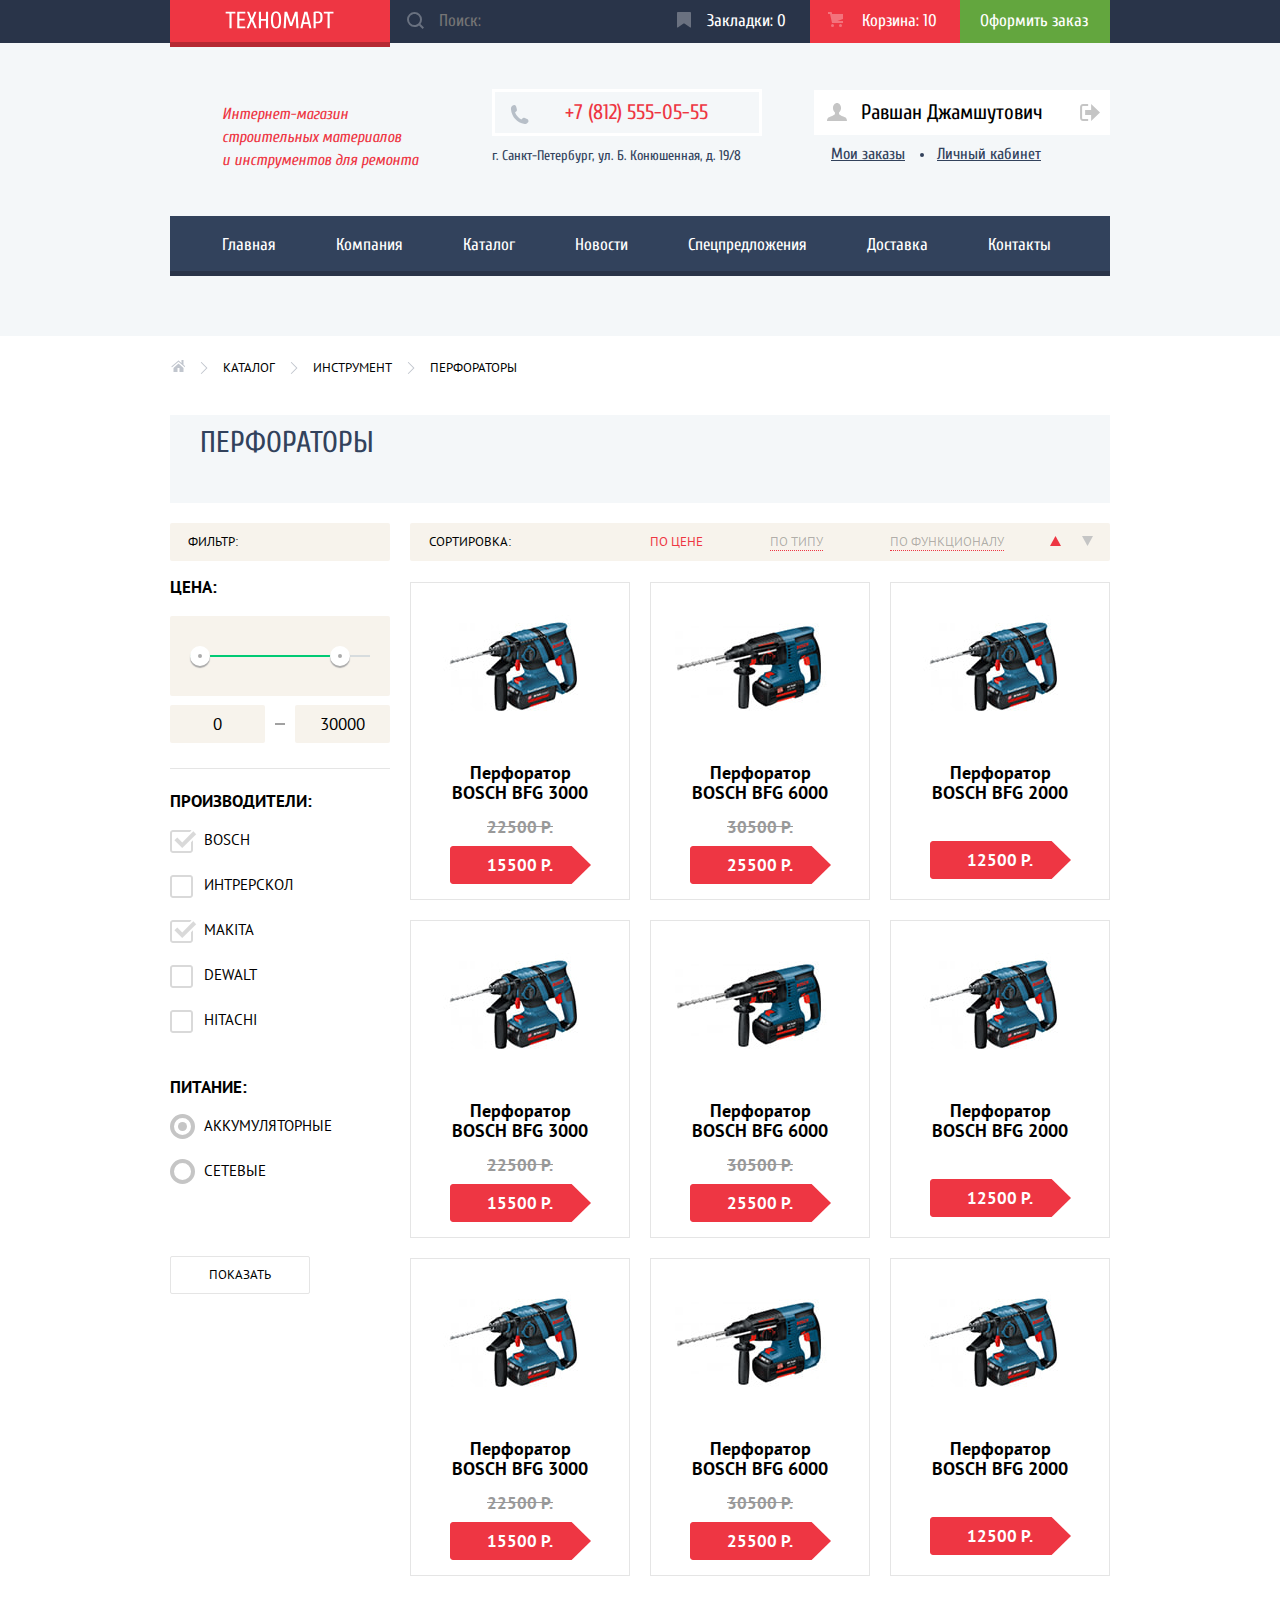
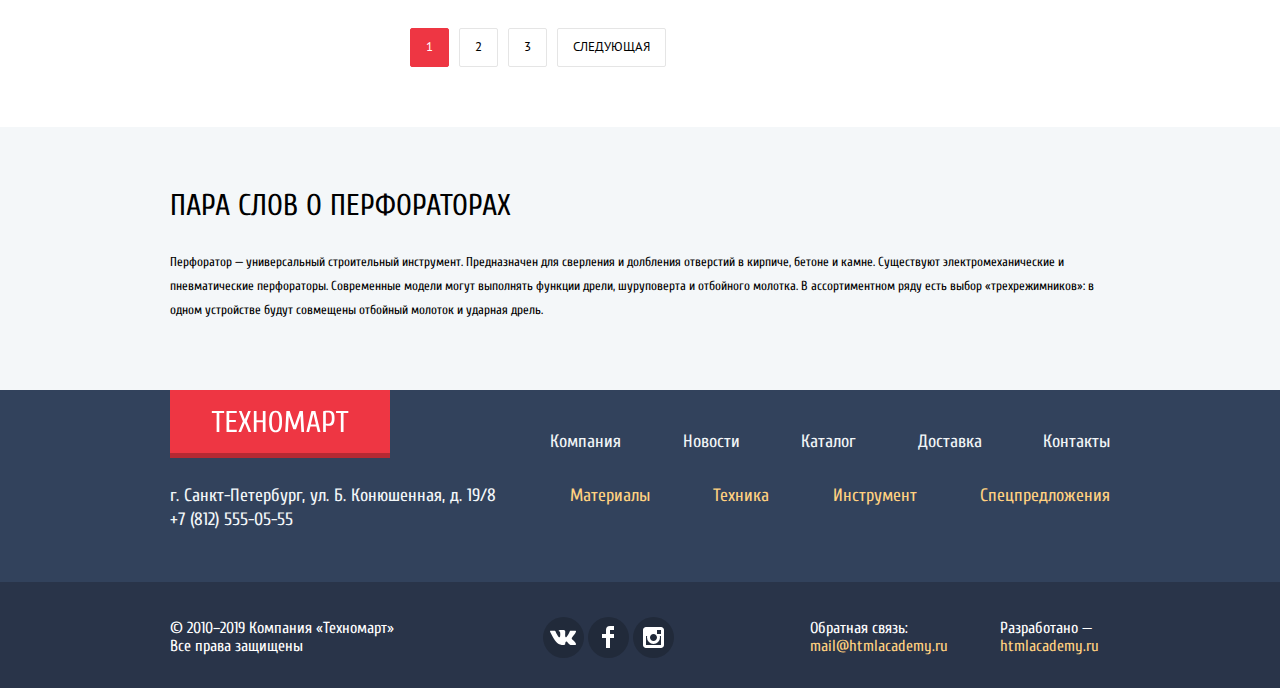
==== commit 80113435: "Испраляет хлебные крошки" ====
--- a/catalog.html
+++ b/catalog.html
@@ -4,7 +4,8 @@
     <meta charset="utf-8">
     <meta name="description" content="Каталог интернет-магазина Техномарт: всё от гвоздя до BFG">
     <title>Интернет-магазин инструмента и стройматериалов Техномарт</title>
-    <link href="https://fonts.googleapis.com/css?family=Cuprum:400,400i,700|PT+Sans:400,700&display=swap&subset=cyrillic" rel="stylesheet">
+    <link href="https://fonts.googleapis.com/css?family=Cuprum:400,400i,700&display=swap&subset=cyrillic" rel="stylesheet">
+    <link href="https://fonts.googleapis.com/css?family=PT+Sans:400,700&display=swap&subset=cyrillic" rel="stylesheet">
     <link href="css/normalize.css" rel="stylesheet">
     <link href="css/srtyle.css" rel="stylesheet">
   </head>
@@ -94,10 +95,18 @@
     <main>
       <div class="container">
         <ul class="breadcrumbs">
-          <li class="breadcrumbs-home"><a href="index.html"><span class="visually-hidden">Главная</span></a></li>
-          <li><a href="">Каталог</a></li>
-          <li><a href="">Инструмент</a></li>
-          <li class="breadcrumbs-current">Перфораторы</li>
+          <li class="breadcrumbs-item"><a class="breadcrumbs-home" href="index.html">
+            <svg class="icon-home" xmlns="http://www.w3.org/2000/svg" width="15" height="12" viewBox="0 0 14 12">
+              <g fill="#c1c6ce">
+                <path d="M3 8v4h4V8h2v4h4V8L8 3.516z"/>
+                <path d="M14.831 6.365L13 4.751V0h-2v2.987L8.332.635c-.02-.017-.043-.023-.064-.037a.465.465 0 00-.08-.047.5512.5512 0 00-.095-.024C8.062.521 8.032.515 8 .515c-.031 0-.061.006-.092.012-.033.006-.063.012-.095.025-.028.011-.053.029-.08.046-.021.014-.045.02-.064.037l-6.498 5.73a.5011.5011 0 00-.045.706c.099.112.237.169.375.169.118 0 .236-.041.331-.125L8 1.677l6.169 5.438c.096.084.214.125.331.125a.5001.5001 0 00.331-.875z"/>
+              </g>
+            </svg>
+            <span class="visually-hidden">Главная</span>
+          </a></li>
+          <li class="breadcrumbs-item"><a href="">Каталог</a></li>
+          <li class="breadcrumbs-item"><a href="">Инструмент</a></li>
+          <li class="breadcrumbs-item breadcrumbs-current">Перфораторы</li>
         </ul>
         <h1 class="page-title main-heading">Перфораторы</h1>
 
@@ -381,13 +390,15 @@
         </div>
       </section>
 
-      <section class="modal">
-        <h2>Товар добавлен в корзину!</h2>
-        <p>
-          <a href="">Оформить заказ</a>
-          <button type="button">Продожить покупки</button>
-        </p>
-        <button type="button">Закрыть</button>
+      <section class="modal modal-add-to-cart">
+        <div class="modal-container">
+          <h2 class="message">Товар добавлен в корзину!</h2>
+        </div>
+        <div class="buttons-wrapper">
+          <a class="button" href="">Оформить заказ</a>
+          <button class="button continue-shopping-btn" type="button">Продожить покупки</button>
+        </div>
+        <button class="modal-close" type="button">Закрыть</button>
       </section>
     </main>
 
--- a/css/srtyle.css
+++ b/css/srtyle.css
@@ -48,10 +48,6 @@
   overflow: hidden;
 }
 
-.modal {
-  display: none;
-}
-
 .main-header {
   width: 100%;
   margin-bottom: 59px;
@@ -228,7 +224,7 @@
   color: #ffffff;
 
   background-color: #293449;
-  border: none;
+  border: 0;
 }
 
 .search-icon {
@@ -554,7 +550,7 @@
   color: #ffffff;
 
   background-color: #ee3643;
-  border: none;
+  border: 0;
   border-radius: 2px;
 
   cursor: pointer;
@@ -720,7 +716,7 @@
   padding: 0;
 
   background-color: transparent;
-  border: none;
+  border: 0;
 
   cursor: pointer;
 }
@@ -858,7 +854,7 @@
 
 .popular-brands-item:hover,
 .popular-brands-item:focus {
-  border: none;
+  border: 0;
   box-shadow: 0px 10px 25px 0 rgba(41, 52, 73, 0.5);
 }
 
@@ -1130,7 +1126,6 @@
 .breadcrumbs {
   display: flex;
   justify-content: flex-start;
-  flex-wrap: wrap;
   margin: 0;
   margin-bottom: 35px;
   padding: 0;
@@ -1140,14 +1135,17 @@
   list-style: none;
 }
 
-.breadcrumbs li {
+.breadcrumbs-item {
   position: relative;
 
   margin-right: 15px;
+}
+
+.breadcrumbs-item:not(:first-child) {
   padding-left: 23px;
 }
 
-.breadcrumbs li:not(:first-child)::before {
+.breadcrumbs-item:not(:first-child)::before {
   position: absolute;
   content: "";
   top: 6px;
@@ -1163,21 +1161,6 @@
 
 .breadcrumbs a {
   color: #000000;
-}
-
-.breadcrumbs-home {
-  display: flex;
-  justify-content: center;
-  align-items: center;
-}
-
-.breadcrumbs-home a {
-  width: 14px;
-  height: 12px;
-
-  background-image: url("../img/icon-home.svg");
-  background-repeat: no-repeat;
-  background-position: 50% 50%;
 }
 
 .breadcrumbs a:hover,
@@ -1195,13 +1178,13 @@
   color: #000000;
 }
 
-.breadcrumbs-home a:hover,
-.breadcrumbs-home a:focus {
-  opacity: 0.5;
-}
-
-.breadcrumbs-home a:active {
-  opacity: 0.3;
+.breadcrumbs-home:hover .icon-home path,
+.breadcrumbs-home:focus .icon-home path {
+  fill: #ee3643;
+}
+
+.breadcrumbs-home:active .icon-home path {
+  fill: rgba(0, 0, 0, 0.3);
 }
 
 .catalog-columns {
@@ -1243,7 +1226,7 @@
   margin-bottom: 17px;
   padding: 0;
 
-  border: none;
+  border: 0;
 }
 
 .filter fieldset:last-of-type {
@@ -1432,7 +1415,7 @@
   line-height: 18px;
   text-align: center;
 
-  border: none;
+  border: 0;
 }
 
 .price-controls::after {
@@ -1530,7 +1513,7 @@
 .sorting-button:active,
 .sorting-button.active-sorting {
   color: #ee3643;
-  border: none;
+  border: 0;
 }
 
 .sort-arrows {
@@ -1814,6 +1797,202 @@
   margin: 0;
 }
 
+.modal {
+  display: none;
+  position: fixed;
+  top: 50%;
+  left: 50%;
+
+  width: 620px;
+  padding-bottom: 112px;
+
+  font-size: 18px;
+  line-height: 18px;
+
+  background-color: #f4f4f4;
+  border-top: 7px solid #ff5257;
+  transform: translate(-50%, -50%);
+  box-shadow: 0px 20px 40px 0 rgba(0, 0, 0, 0.75);
+}
+
+.modal-show {
+  display: block;
+}
+
+.modal.modal-map {
+  width: 940px;
+  height: 446px;
+  padding: 0;
+
+  border: 0;
+}
+
+.write-us-form {
+  position: relative;
+}
+
+.modal-container {
+  padding: 55px 80px 15px;
+  background-color: #ffffff;
+}
+
+.modal-form-wrapper {
+  display: flex;
+  flex-direction: row;
+  justify-content: space-between;
+}
+
+.modal-form-item {
+  margin: 0;
+  margin-bottom: 22px;
+}
+
+.modal-form-item label {
+  display: block;
+  margin: 0;
+  margin-bottom: 9px;
+}
+
+.modal-form-input {
+  display: block;
+  width: 220px;
+  margin: 0;
+  padding: 10px;
+
+  font-size: 13px;
+
+  border: 2px solid #dee3e4;
+  border-radius: 2px;
+}
+
+.modal-form-input:hover {
+  border-color: #b5b5b5;
+}
+
+.modal-form-input:focus,
+.modal-form-input:active {
+  outline: none;
+  border-color: #ee3643;
+
+}
+
+.modal-form-input.modal-form-message {
+  width: 100%;
+}
+
+.write-us-form .button {
+  position: absolute;
+  bottom: -75px;
+  left: 80px;
+
+  width: 460px;
+}
+
+.modal-close {
+  position: absolute;
+  top: 9px;
+  right: 9px;
+
+  width: 21px;
+  height: 21px;
+
+  font-size: 0;
+
+  background-color: transparent;
+  border: 0;
+
+  cursor: pointer;
+}
+
+.modal-close::after {
+  content: "";
+  position: absolute;
+  top: 0;
+  left: 0;
+
+  width: 21px;
+  height: 21px;
+
+  background-image: url("../img/modal-close.svg");
+  background-repeat: no-repeat;
+  background-position: 0 0;
+}
+
+.modal-close:hover::after,
+.modal-close:focus::after {
+  opacity: 0.7;
+}
+
+.modal-close:active::after {
+  opacity: 0.3;
+}
+
+.modal-add-to-cart {
+  padding-bottom: 0;
+}
+
+.modal-add-to-cart .message {
+  position: relative;
+  margin: 0;
+  padding-left: 100px;
+  
+  font-size: 30px;
+  line-height: 30px;
+  font-weight: 400;
+}
+
+.modal-add-to-cart .message::before {
+  content: "";
+  position: absolute;
+  top: -16px;
+  left: 0;
+
+  width: 66px;
+  height: 66px;
+
+  background-image: url("../img/modal-add-to-cart-icon.svg");
+  background-repeat: no-repeat;
+  background-position: 0 0;
+}
+
+.modal-container {
+  padding-bottom: 49px;
+}
+
+.modal-add-to-cart .buttons-wrapper {
+  display: flex;
+  justify-content: space-between;
+
+  padding: 37px 80px;
+}
+
+.modal-add-to-cart .button {
+  width: 220px;
+  padding: 11px 35px 9px;
+}
+
+.modal-add-to-cart .continue-shopping-btn {
+  padding: 10px 35px 8px;
+
+  color: #000000;
+
+  background-color: #ffffff;
+  border: 1px solid #ffffff;
+}
+
+.continue-shopping-btn:hover,
+.continue-shopping-btn:focus {
+  color: #ee3643;
+  
+  outline: none;
+  border-color: #bdc6ca;
+}
+
+.continue-shopping-btn:active {
+  outline: none;
+  border-color: #ee3643;
+}
+
 .main-footer {
   width: 100%;
   margin-top: 70px;
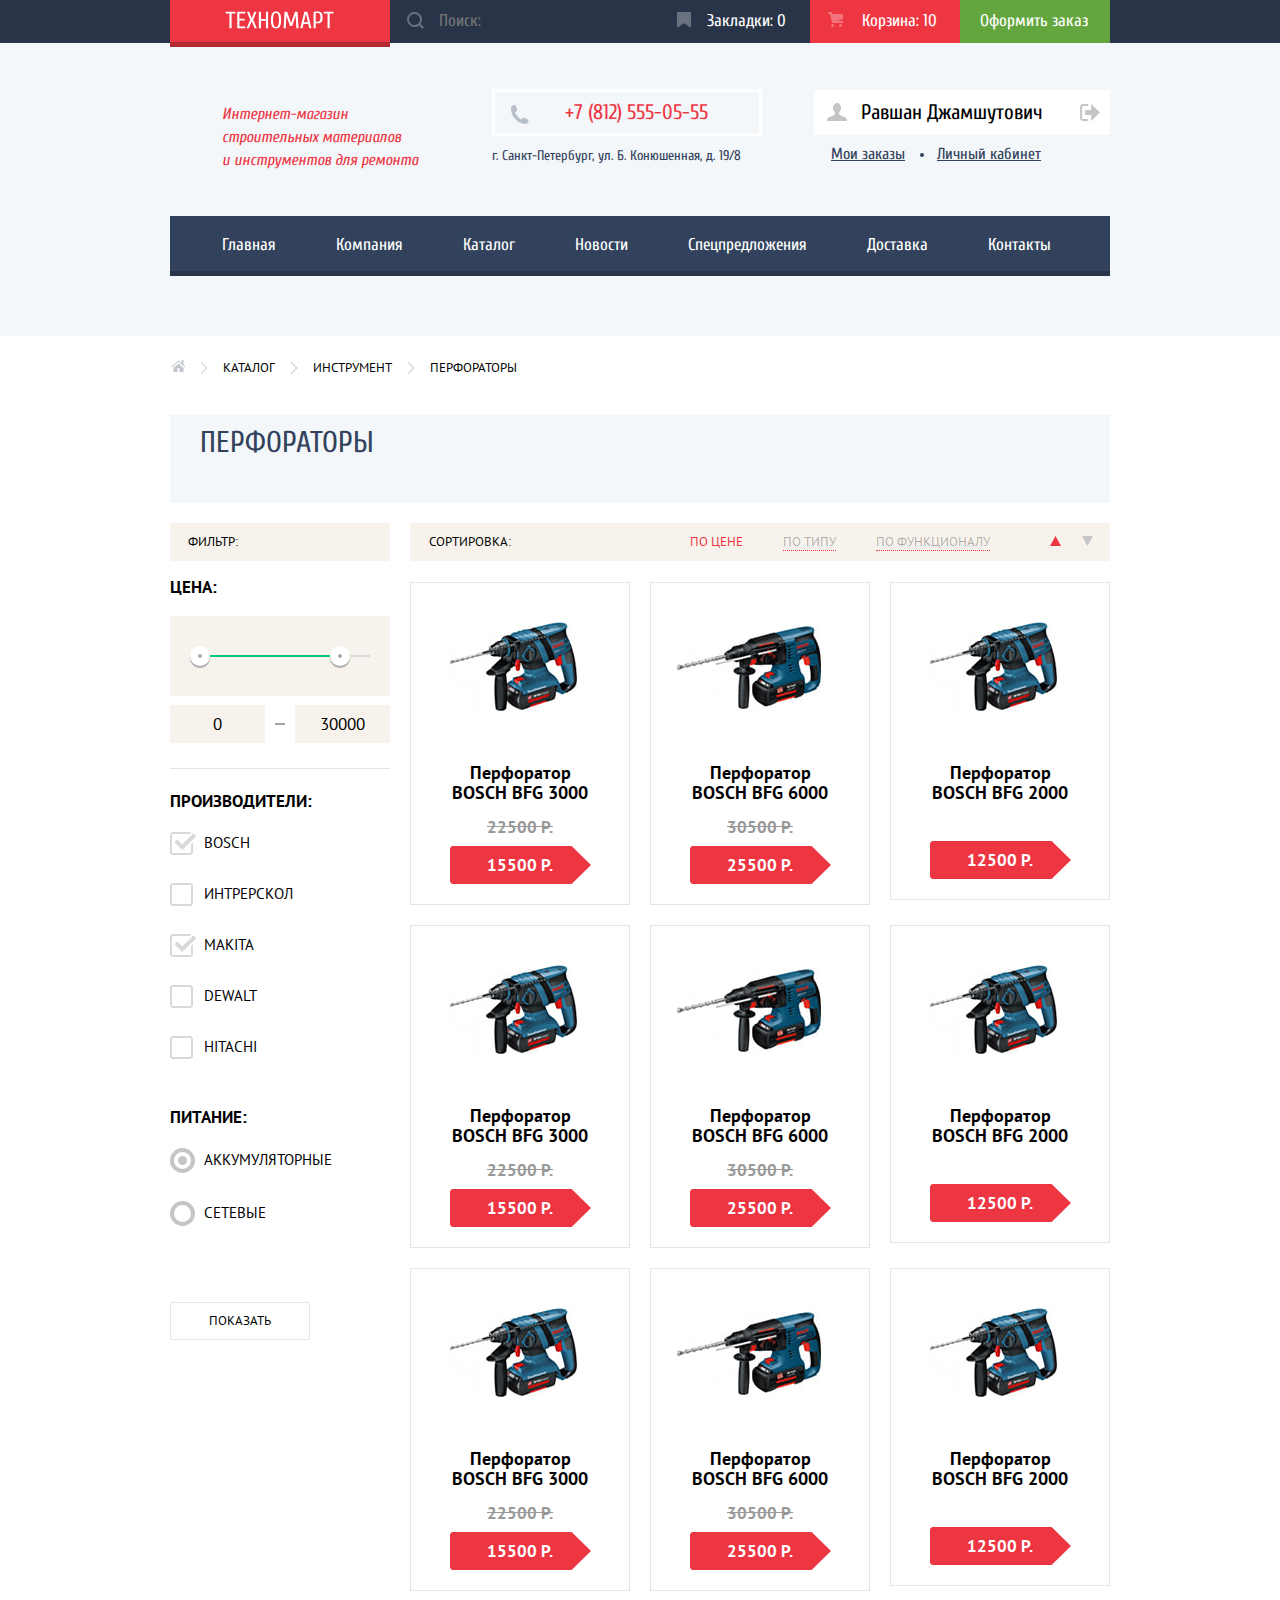
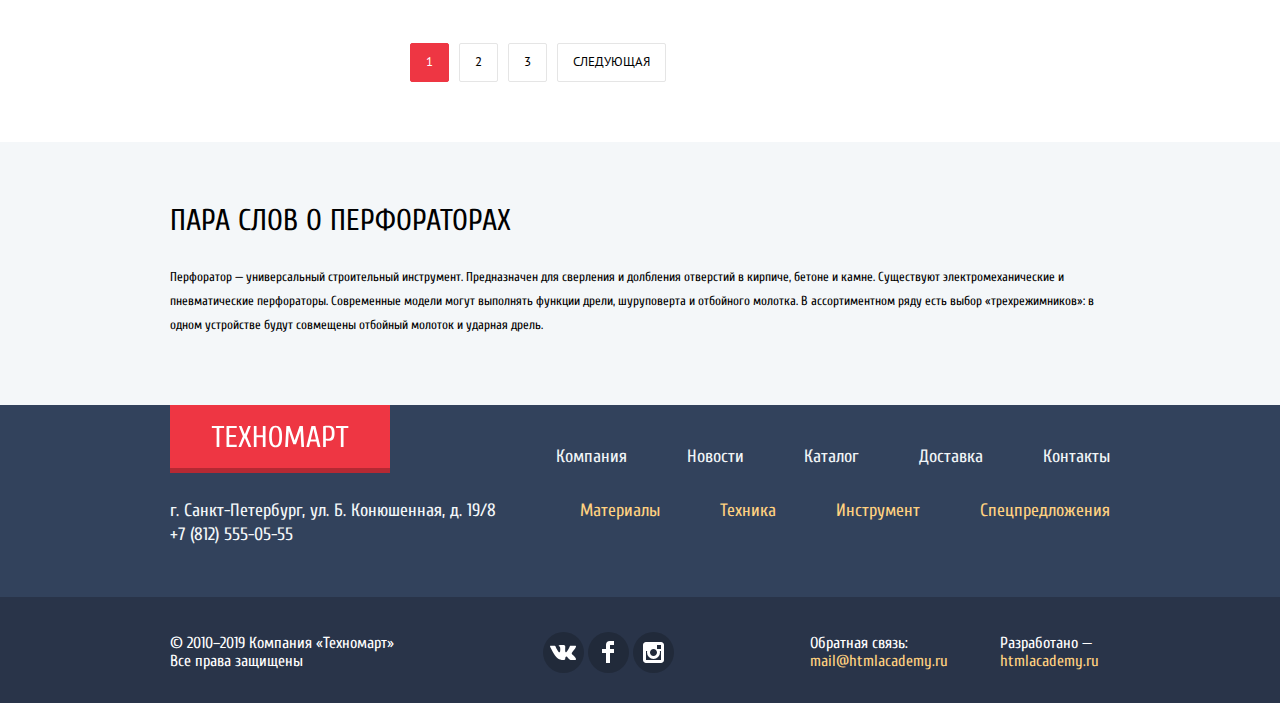
==== commit fd806af1: "Добавляет исправления по критерию проверки вёрстки на переполение контентом" ====
--- a/catalog.html
+++ b/catalog.html
@@ -3,7 +3,7 @@
   <head>
     <meta charset="utf-8">
     <meta name="description" content="Каталог интернет-магазина Техномарт: всё от гвоздя до BFG">
-    <title>Интернет-магазин инструмента и стройматериалов Техномарт</title>
+    <title>Каталог интернет-магазина Техномарт</title>
     <link href="https://fonts.googleapis.com/css?family=Cuprum:400,400i,700&display=swap&subset=cyrillic" rel="stylesheet">
     <link href="https://fonts.googleapis.com/css?family=PT+Sans:400,700&display=swap&subset=cyrillic" rel="stylesheet">
     <link href="css/normalize.css" rel="stylesheet">
@@ -46,7 +46,7 @@
                 и инструментов для ремонта</i>
           </p>
           <div class="main-header-contacts">
-            <p class="phone">+7 (812) 555-05-55</p>
+            <a class="phone" href="tel:78125550555">+7 (812) 555-05-55</a>
             <p class="address">г. Санкт-Петербург, ул. Б. Конюшенная, д. 19/8</p>
           </div>
           <ul class="user-navigation logged-out visually-hidden">
@@ -394,11 +394,13 @@
         <div class="modal-container">
           <h2 class="message">Товар добавлен в корзину!</h2>
         </div>
-        <div class="buttons-wrapper">
+        <div class="modal-buttons-wrapper">
           <a class="button" href="">Оформить заказ</a>
           <button class="button continue-shopping-btn" type="button">Продожить покупки</button>
         </div>
-        <button class="modal-close" type="button">Закрыть</button>
+        <button class="modal-close" type="button">
+          <span class="visually-hidden">Закрыть</span>
+        </button>
       </section>
     </main>
 
@@ -409,7 +411,7 @@
           <a class="logo footer-logo" href="index.html"><img src="img/logo.svg" width="138" height="23" alt="Логотип интернет-магазина Техномарт"></a>
           <p class="footer-contacts">
             <span class="address">г. Санкт-Петербург, ул. Б. Конюшенная, д. 19/8</span>
-            <span class="phone">+7 (812) 555-05-55</span>
+            <a class="phone" href="tel:78125550555">+7 (812) 555-05-55</a>
           </p>
           <ul class="footer-navigation">
             <li><a href="">Компания</a></li>
--- a/css/srtyle.css
+++ b/css/srtyle.css
@@ -74,8 +74,9 @@
 }
 
 .container {
-  width: 940px;
+  width: 960px;
   margin: 0 auto;
+  padding: 0 10px;
 }
 
 .site-functions .container {
@@ -304,7 +305,7 @@
   color: rgba(0, 0, 0, 0.3);
 }
 
-.user-navigation .login-link {
+.login-link {
   position: relative;
 
   padding: 12px 26px 12px 47px;
@@ -319,16 +320,16 @@
   height: 17px;
 }
 
-.user-navigation .registration-link {
+.registration-link {
   padding: 12px 25px;
 }
 
-.user-navigation .login-link:hover .icon-login path,
-.user-navigation .login-link:focus .icon-login path {
+.login-link:hover .icon-login path,
+.login-link:focus .icon-login path {
   fill: #32425c;
 }
 
-.user-navigation .login-link:active .icon-login path {
+.login-link:active .icon-login path {
   fill: #c5c5c5;
 }
 
@@ -338,7 +339,7 @@
 
 .user-navigation-profile {
   display: flex;
-  align-items: center;
+  align-items: stretch;
   margin: 0;
   margin-bottom: 10px;
   padding: 0;
@@ -346,7 +347,11 @@
   list-style: none;
 }
 
-.user-navigation .user-profile-link {
+.user-navigation-profile li {
+  background-color: #ffffff;
+}
+
+.user-profile-link {
   position: relative;
 
   margin: 0;
@@ -355,11 +360,9 @@
   font-size: 21px;
   line-height: 21px;
   color: #000000;
-
-  background-color: #ffffff;
-}
-
-.user-navigation .user-profile-link:active {
+}
+
+.user-profile-link:active {
   color: rgba(0, 0, 0, 0.3);
 }
 
@@ -372,16 +375,16 @@
   height: 18px;
 }
 
-.user-navigation .user-profile-link:hover .icon-user path,
-.user-navigation .user-profile-link:focus .icon-user path {
+.user-profile-link:hover .icon-user path,
+.user-profile-link:focus .icon-user path {
   fill: #32425c;
 }
 
-.user-navigation .user-profile-link:active .icon-user path {
+.user-profile-link:active .icon-user path {
   fill: #c5c5c5;
 }
 
-.user-navigation .logout-link {
+.logout-link {
   padding: 14px 10px 10px 10px;
 }
 
@@ -390,12 +393,12 @@
   height: 17px;
 }
 
-.user-navigation .logout-link:hover .icon-logout path,
-.user-navigation .logout-link:focus .icon-logout path {
+.logout-link:hover .icon-logout path,
+.logout-link:focus .icon-logout path {
   fill: #32425c;
 }
 
-.user-navigation .logout-link:active .icon-logout path {
+.logout-link:active .icon-logout path {
   fill: #c5c5c5;
 }
 
@@ -464,6 +467,7 @@
 
 .main-header-contacts .phone {
   position: relative;
+  display: block;
   
   margin: 0;
   margin-bottom: 8px;
@@ -811,6 +815,11 @@
   margin-bottom: 21px;
 }
 
+.button-show-all {
+  width: 253px;
+  flex-shrink: 0;
+}
+
 .popular-goods-list {
   display: flex;
   justify-content: space-between;
@@ -869,7 +878,6 @@
 .services {
   width: 100%;
   padding-top: 63px;
-  padding-bottom: 51px;
 
   background-color: #f4f7f9;
 }
@@ -882,6 +890,8 @@
   display: flex;
   min-height: 279px;
   width: 100%;
+
+  align-items: stretch;
 }
 
 .services .slider-controls,
@@ -916,7 +926,6 @@
   position: relative;
 
   width: 700px;
-  padding: 48px 0px 0px 80px;
 }
 
 .services-slider .slides-list::before {
@@ -965,7 +974,8 @@
 
 .services-slide {
   display: none;
-  position: relative;
+
+  padding: 48px 0px 115px 80px;
 }
 
 .services-slide.slide-active {
@@ -989,41 +999,25 @@
   width: 195px;
 }
 
-.services-slide::after {
-  content: "";
-
-  position: absolute;
-  top: 0;
-  right: 0;
-}
-
-.services-slide.delivery::after {
-  top: 21px;
-
-  width: 468px;
-  height: 261px;
-
+.services-slide.delivery {
   background-image: url("../img/services-delivery.png");
-  background-position: 0 0;
-  background-repeat: no-repeat;
-}
-
-.services-slide.guarantee::after {
-  width: 389px;
-  height: 283px;
-
+  background-repeat: no-repeat;
+  background-position: 100% 75px;
+  background-size: 468px 261px;
+}
+
+.services-slide.guarantee {
   background-image: url("../img/services-guarantee.png");
-  background-position: 0 0;
-  background-repeat: no-repeat;
-}
-
-.services-slide.credit::after {
-  width: 465px;
-  height: 285px;
-
+  background-repeat: no-repeat;
+  background-position: 100% 100%;
+  background-size: 389px 283px;
+}
+
+.services-slide.credit {
   background-image: url("../img/services-credit.png");
-  background-position: 0 0;
-  background-repeat: no-repeat;
+  background-repeat: no-repeat;
+  background-position: 100% 21px;
+  background-size: 465px 285px;
 }
 
 .index-columns {
@@ -1253,13 +1247,13 @@
 .filter-option {
   margin: 0;
   margin-bottom: 25px;
-  padding-left: 34px;
 }
 
 .filter-option label {
+  display: block;
   position: relative;
-  
-  display: block;
+
+  padding: 3px 10px 3px 34px;
 
   cursor: pointer;
   user-select: none;
@@ -1268,8 +1262,8 @@
 .filter-input-checkbox + label::before {
   content: "";
   position: absolute;
-  top: -2;
-  left: -34px;
+  top: 2px;
+  left: 0;
 
   width: 27px;
   height: 23px;
@@ -1287,13 +1281,19 @@
   background-position: 0 0;
 
   opacity: 0.5;
+}
+
+.filter-input-radio + label {
+  padding-top: 4px;
+  padding-bottom: 4px;
 }
 
 .filter-input-radio + label::before {
   content: "";
   position: absolute;
-  top: -2px;
-  left: -34px;
+
+  top: 2px;
+  left: 0;
 
   width: 25px;
   height: 25px;
@@ -1305,8 +1305,8 @@
 .filter-input-radio:checked + label::after {
   content: "";
   position: absolute;
-  top: 6px;
-  left: -26px;
+  top: 10px;
+  left: 8px;
 
   width: 9px;
   height: 9px;
@@ -1476,6 +1476,7 @@
 .sort-arrows {
   display: flex;
   justify-content: space-between;
+  flex-wrap: wrap;
   margin: 0;
   padding: 0;
 
@@ -1493,10 +1494,11 @@
 
 .sort-type {
   width: 354px;
-}
-
-.sort-type .sort-item:last-child {
-  margin-right: 0;
+  justify-content: flex-start;
+}
+
+.sort-type .sort-item {
+  margin-left: 40px;
 } 
 
 .sorting-button {
@@ -1555,7 +1557,7 @@
   align-items: center;
 
   width: 220px;
-  height: 318px;
+  min-height: 318px;
 
   border: 1px solid #e5e5e5;
 }
@@ -1804,12 +1806,11 @@
   left: 50%;
 
   width: 620px;
-  padding-bottom: 112px;
 
   font-size: 18px;
   line-height: 18px;
 
-  background-color: #f4f4f4;
+  background-color: #ffffff;
   border-top: 7px solid #ff5257;
   transform: translate(-50%, -50%);
   box-shadow: 0px 20px 40px 0 rgba(0, 0, 0, 0.75);
@@ -1819,73 +1820,22 @@
   display: block;
 }
 
-.modal.modal-map {
+.modal-map {
   width: 940px;
   height: 446px;
-  padding: 0;
 
   border: 0;
-}
-
-.write-us-form {
-  position: relative;
 }
 
 .modal-container {
   padding: 55px 80px 15px;
-  background-color: #ffffff;
-}
-
-.modal-form-wrapper {
-  display: flex;
-  flex-direction: row;
-  justify-content: space-between;
-}
-
-.modal-form-item {
-  margin: 0;
-  margin-bottom: 22px;
-}
-
-.modal-form-item label {
-  display: block;
-  margin: 0;
-  margin-bottom: 9px;
-}
-
-.modal-form-input {
-  display: block;
-  width: 220px;
-  margin: 0;
-  padding: 10px;
-
-  font-size: 13px;
-
-  border: 2px solid #dee3e4;
-  border-radius: 2px;
-}
-
-.modal-form-input:hover {
-  border-color: #b5b5b5;
-}
-
-.modal-form-input:focus,
-.modal-form-input:active {
-  outline: none;
-  border-color: #ee3643;
-
-}
-
-.modal-form-input.modal-form-message {
+}
+
+.modal .modal-buttons-wrapper {
   width: 100%;
-}
-
-.write-us-form .button {
-  position: absolute;
-  bottom: -75px;
-  left: 80px;
-
-  width: 460px;
+  padding: 37px 80px;
+
+  background-color:#f4f4f4;
 }
 
 .modal-close {
@@ -1895,9 +1845,7 @@
 
   width: 21px;
   height: 21px;
-
-  font-size: 0;
-
+  
   background-color: transparent;
   border: 0;
 
@@ -1927,8 +1875,56 @@
   opacity: 0.3;
 }
 
-.modal-add-to-cart {
-  padding-bottom: 0;
+.feedback-form-wrapper {
+  display: flex;
+  flex-direction: row;
+  justify-content: space-between;
+}
+
+.feedback-form-item {
+  margin: 0;
+  margin-bottom: 22px;
+}
+
+.feedback-form-item label {
+  display: block;
+  margin: 0;
+  margin-bottom: 9px;
+}
+
+.feedback-form-input {
+  display: block;
+  width: 220px;
+  margin: 0;
+  padding: 10px;
+
+  font: inherit;
+  font-size: 13px;
+
+  border: 2px solid #dee3e4;
+  border-radius: 2px;
+}
+
+.feedback-form-input:hover {
+  border-color: #b5b5b5;
+}
+
+.feedback-form-input:focus,
+.feedback-form-input:active {
+  outline: none;
+  border-color: #ee3643;
+}
+
+.feedback-form-message {
+  width: 100%;
+}
+
+.feedback-form .button {
+  width: 100%;
+}
+
+.modal-add-to-cart .modal-container {
+  padding-bottom: 49px;
 }
 
 .modal-add-to-cart .message {
@@ -1955,15 +1951,9 @@
   background-position: 0 0;
 }
 
-.modal-container {
-  padding-bottom: 49px;
-}
-
-.modal-add-to-cart .buttons-wrapper {
+.modal-add-to-cart .modal-buttons-wrapper {
   display: flex;
   justify-content: space-between;
-
-  padding: 37px 80px;
 }
 
 .modal-add-to-cart .button {
@@ -2032,10 +2022,14 @@
   color: #f3f7f9;
 }
 
+.footer-contacts .phone {
+  color: inherit;
+}
+
 .footer-navigation,
 .footer-sectons-list {
   display: flex;
-  justify-content: space-between;
+  justify-content: flex-end;
   flex-wrap: wrap;
   margin: 0;
   padding: 0;
@@ -2100,7 +2094,9 @@
   display: flex;
   align-items: center;
   flex-wrap: wrap;
-  padding: 35px 0 30px 0;
+
+  padding-top: 35px;
+  padding-bottom: 30px;
 }
 
 .footer-copyright {
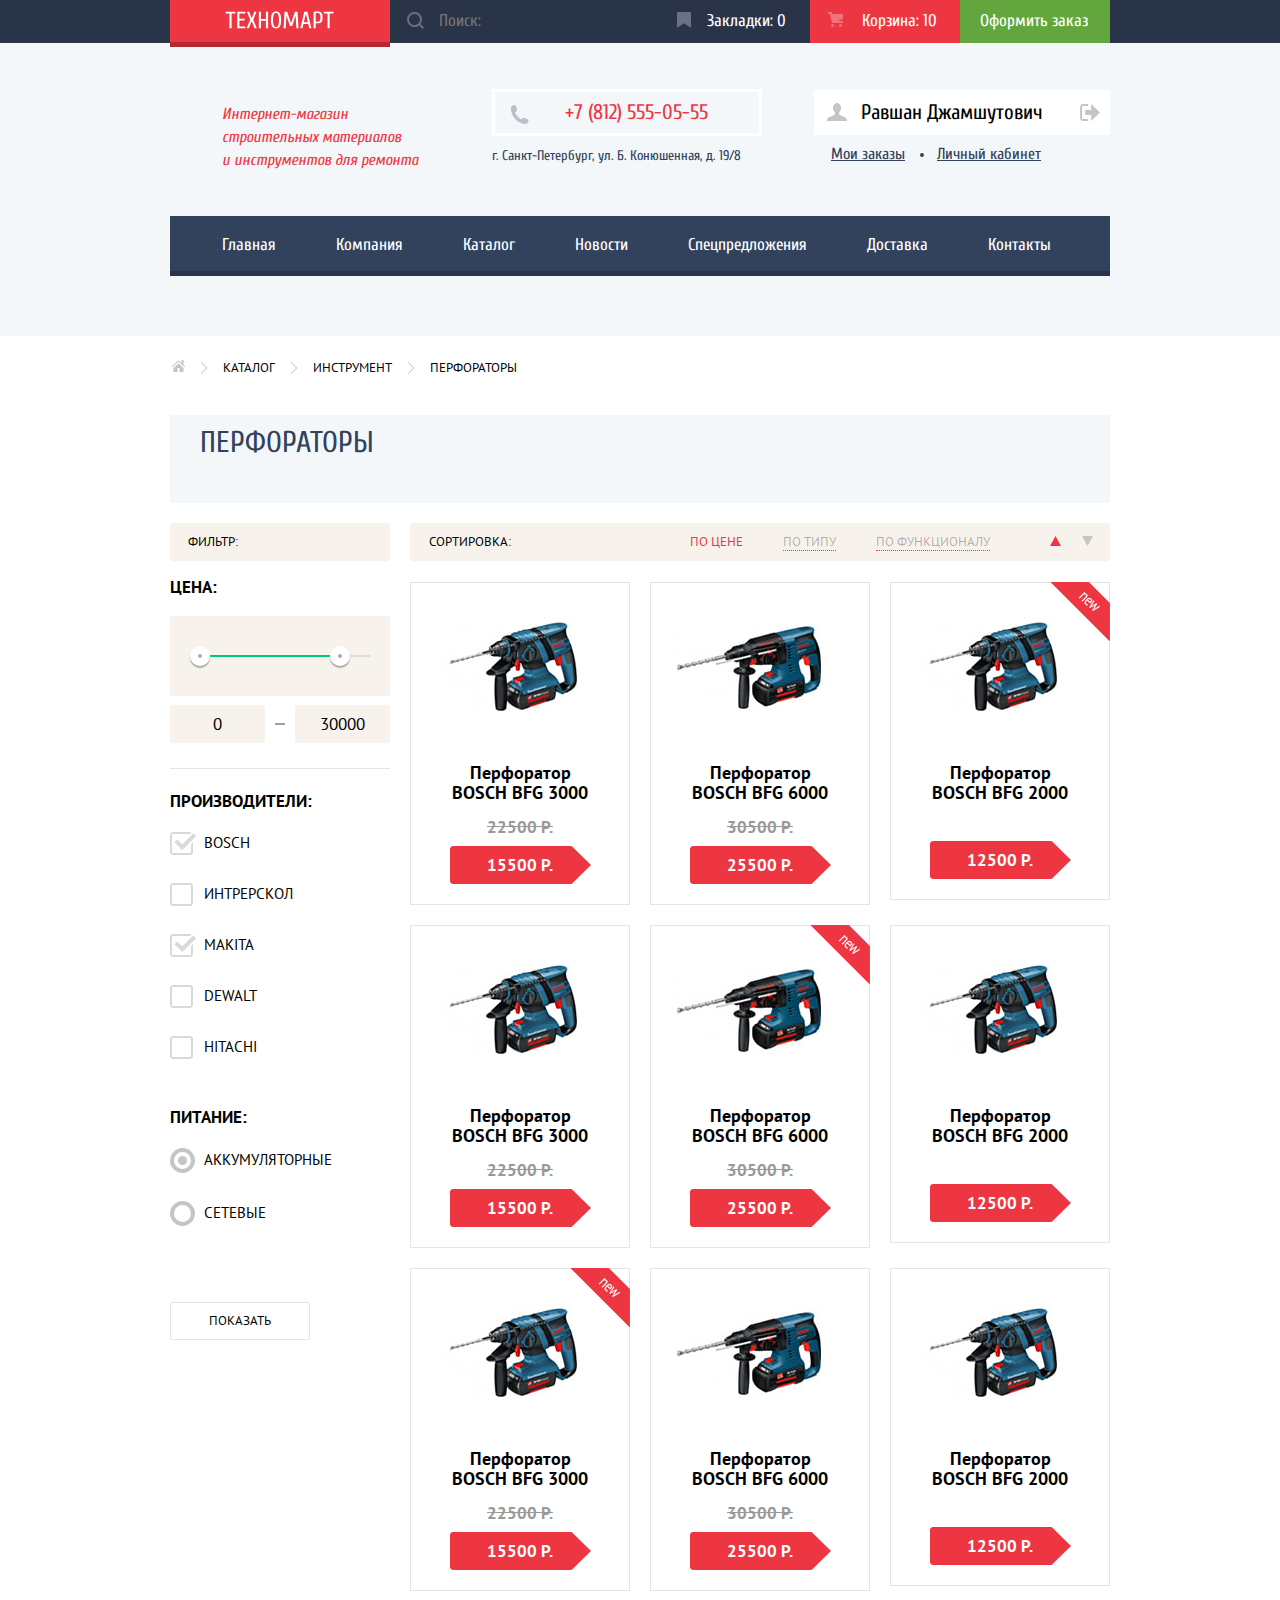
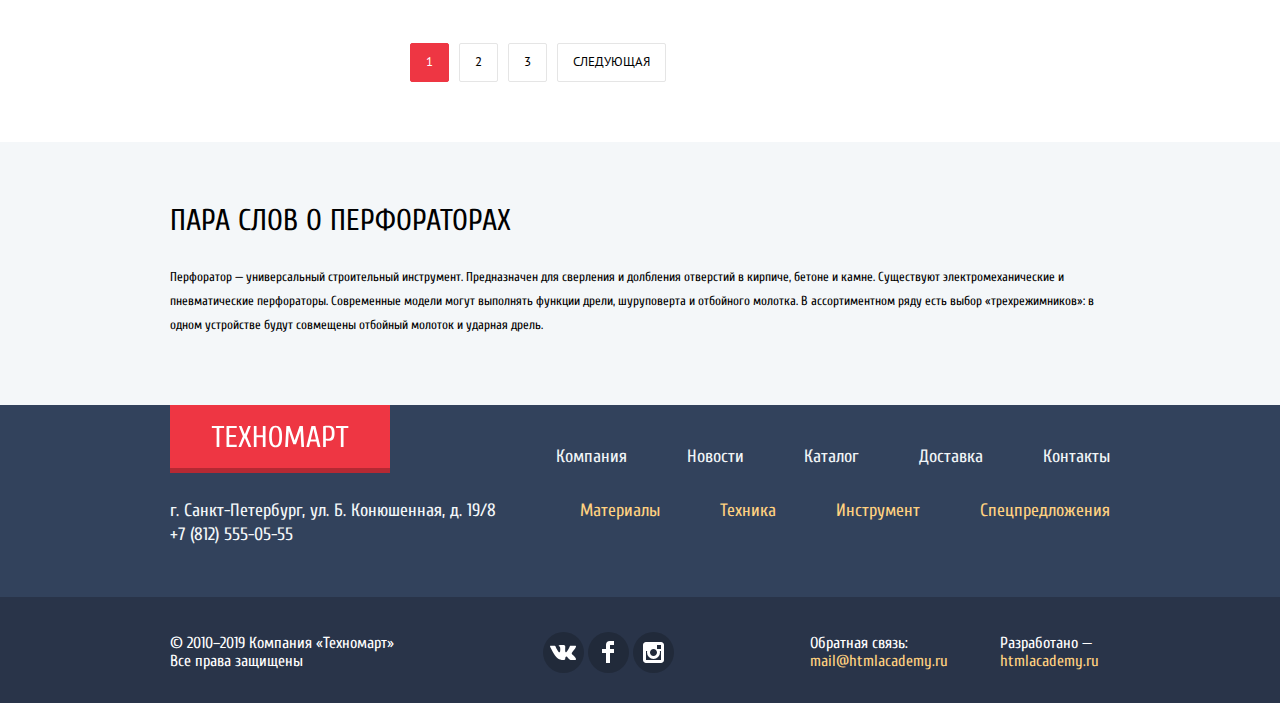
==== commit e0e07a58: "Добавляет флаг NEW для новых товаров и разделов" ====
--- a/catalog.html
+++ b/catalog.html
@@ -240,7 +240,7 @@
                 </li>
 
                 <li>
-                  <article class="catalog-item">
+                  <article class="catalog-item flag-new">
                     <a class="catalog-item-link" href="">
                       <h3 class="catalog-item-title">Перфоратор BOSCH BFG 2000</h3>
                       <p class="catalog-item-image">
@@ -277,7 +277,7 @@
                 </li>
 
                 <li>
-                  <article class="catalog-item">
+                  <article class="catalog-item flag-new">
                     <a class="catalog-item-link" href="">
                       <h3 class="catalog-item-title">Перфоратор BOSCH BFG 6000</h3>
                       <p class="catalog-item-image">
@@ -314,7 +314,7 @@
                 </li>
 
                 <li>
-                  <article class="catalog-item">
+                  <article class="catalog-item flag-new">
                     <a class="catalog-item-link" href="">
                       <h3 class="catalog-item-title">Перфоратор BOSCH BFG 3000</h3>
                       <p class="catalog-item-image">
--- a/css/srtyle.css
+++ b/css/srtyle.css
@@ -620,6 +620,8 @@
 }
 
 .promo-item {
+  position: relative;
+  
   width: 300px;
   height: 123px;
   padding: 22px;
@@ -633,6 +635,21 @@
 
 .promo-item.promo-delivery {
   margin-left: auto;
+}
+
+.flag-new::after {
+  content: "";
+  position: absolute;
+
+  top: 0;
+  right: 0;
+
+  width: 60px;
+  height: 59px;
+
+  background-image: url("../img/flag-new.png");
+  background-repeat: no-repeat;
+  background-position: 0 0;
 }
 
 .promo-title {
@@ -1551,6 +1568,7 @@
 }
 
 .catalog-item {
+  position: relative;
   display: flex;
   flex-direction: column;
   justify-content: flex-start;
@@ -1560,6 +1578,11 @@
   min-height: 318px;
 
   border: 1px solid #e5e5e5;
+}
+
+.catalog-item.flag-new::after {
+  top: -1px;
+  right: -1px;
 }
 
 .catalog-list li {
